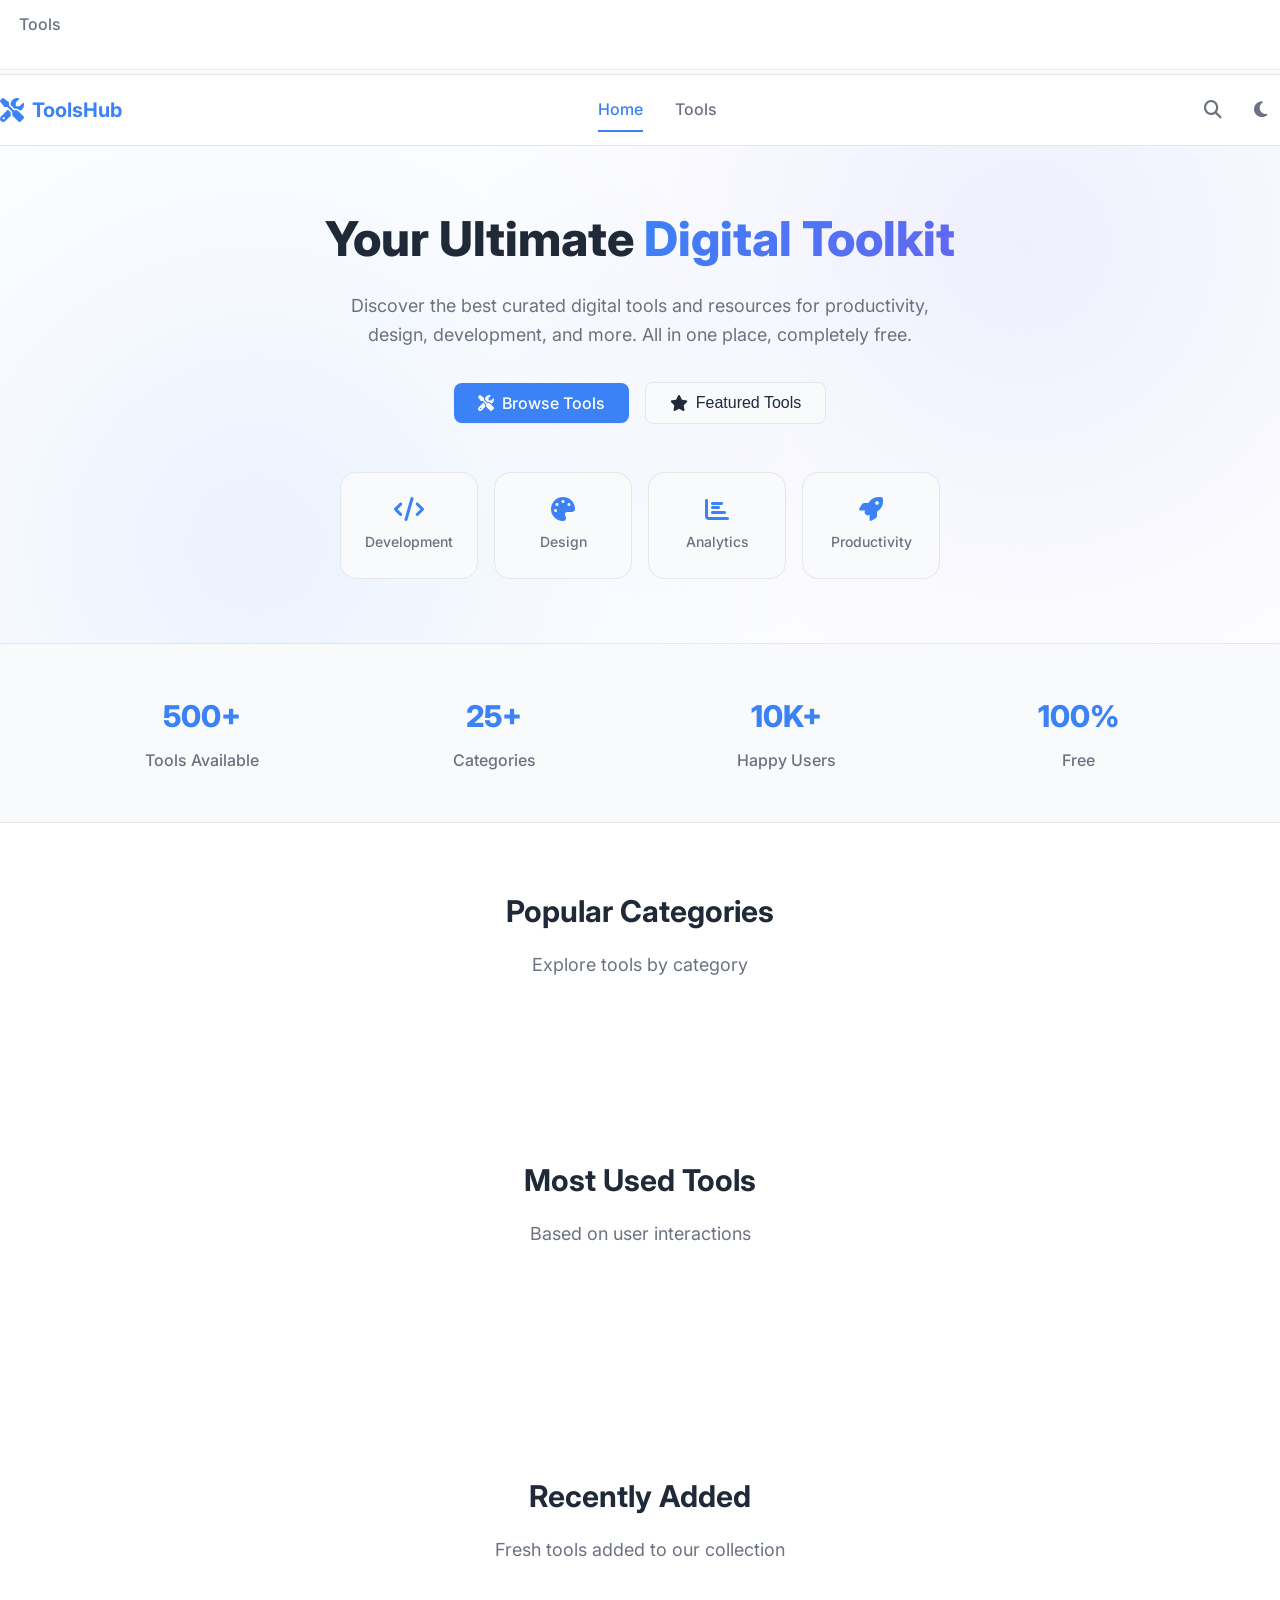
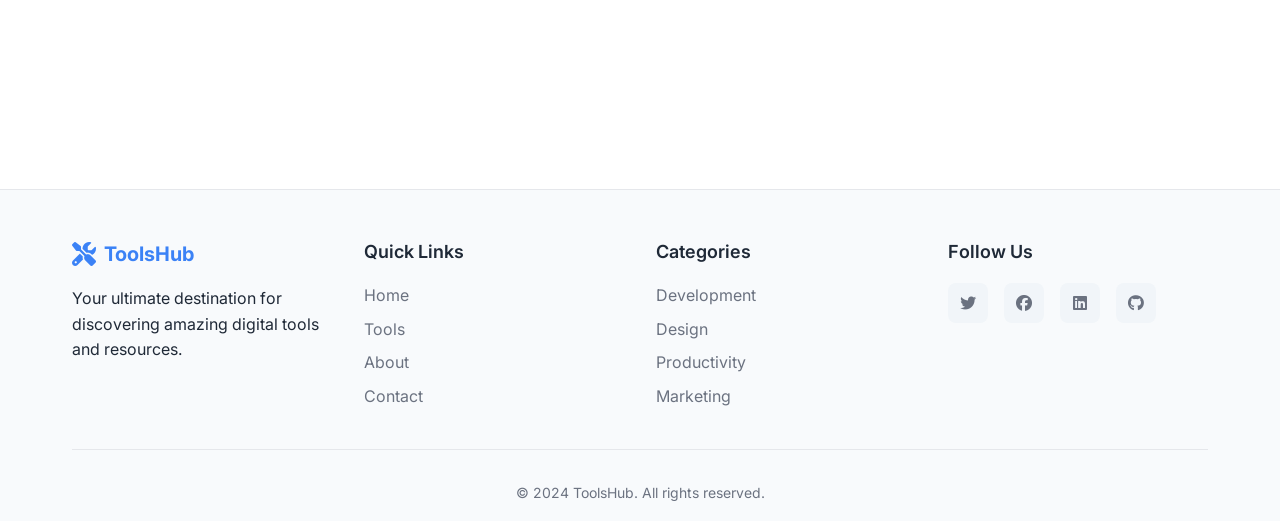
==== index.html @ 75f4bea5 "Changes from background composer bc-9e43458c-60f0-4e2d-9634-fe5448d5b990" ====
<!DOCTYPE html>
<html lang="en">
<head>
    <meta charset="UTF-8">
    <meta name="viewport" content="width=device-width, initial-scale=1.0">
    <title>ToolsHub - Your Ultimate Digital Toolkit</title>
    <meta name="description" content="Discover the best digital tools and resources for productivity, design, development, and more. Free tools collection for everyone.">
    <meta name="keywords" content="tools, digital tools, productivity, design, development, free tools">
    
    <!-- PWA Meta Tags -->
    <meta name="theme-color" content="#3b82f6">
    <meta name="apple-mobile-web-app-capable" content="yes">
    <meta name="apple-mobile-web-app-status-bar-style" content="default">
    <meta name="apple-mobile-web-app-title" content="ToolsHub">
    
    <!-- PWA Icons -->
    <link rel="icon" type="image/png" sizes="32x32" href="assets/icons/favicon-32x32.png">
    <link rel="icon" type="image/png" sizes="16x16" href="assets/icons/favicon-16x16.png">
    <link rel="apple-touch-icon" href="assets/icons/apple-touch-icon.png">
    <link rel="manifest" href="manifest.json">
    
    <!-- CSS -->
    <link rel="stylesheet" href="css/style.css">
    <link rel="stylesheet" href="css/components.css">
    
    <!-- Font -->
    <link rel="preconnect" href="https://fonts.googleapis.com">
    <link rel="preconnect" href="https://fonts.gstatic.com" crossorigin>
    <link href="https://fonts.googleapis.com/css2?family=Inter:wght@300;400;500;600;700&display=swap" rel="stylesheet">
    
    <!-- Icons -->
    <link rel="stylesheet" href="https://cdnjs.cloudflare.com/ajax/libs/font-awesome/6.4.0/css/all.min.css">
</head>
<body>
    <!-- PWA Install Banner -->
    <div id="pwa-install-banner" class="pwa-banner hidden">
        <div class="pwa-banner-content">
            <i class="fas fa-download"></i>
            <span>Install ToolsHub for quick access</span>
            <button id="pwa-install-btn" class="btn-install">Install</button>
            <button id="pwa-dismiss-btn" class="btn-dismiss">✕</button>
        </div>
    </div>

    <!-- AdsTerra Banner Ad -->
    <div id="banner-ad" class="banner-ad">
        <div class="ad-container">
            <!-- AdsTerra Banner Code will go here -->
            <div class="ad-placeholder">
                <span>Advertisement</span>
            </div>
        </div>
    </div>

    <!-- Header -->
    <header class="header">
        <nav class="navbar">
            <div class="nav-container">
                <div class="nav-logo">
                    <i class="fas fa-tools"></i>
                    <span>ToolsHub</span>
                </div>
                
                <div class="nav-menu">
                    <a href="index.html" class="nav-link active">Home</a>
                    <a href="tools.html" class="nav-link">Tools</a>
                </div>
                
                <div class="nav-actions">
                    <button id="search-btn" class="action-btn" title="Search">
                        <i class="fas fa-search"></i>
                    </button>
                    <button id="theme-toggle" class="action-btn" title="Toggle Theme">
                        <i class="fas fa-moon"></i>
                    </button>
                    <button id="menu-toggle" class="action-btn mobile-only">
                        <i class="fas fa-bars"></i>
                    </button>
                </div>
            </div>
        </nav>
    </header>

    <!-- Mobile Menu -->
    <div id="mobile-menu" class="mobile-menu">
        <div class="mobile-menu-content">
            <a href="index.html" class="mobile-link active">Home</a>
            <a href="tools.html" class="mobile-link">Tools</a>
        </div>
    </div>

    <!-- Search Modal -->
    <div id="search-modal" class="modal">
        <div class="modal-content search-modal-content">
            <div class="search-header">
                <div class="search-input-container">
                    <i class="fas fa-search"></i>
                    <input type="text" id="search-input" placeholder="Search tools...">
                </div>
                <button id="search-close" class="btn-close">✕</button>
            </div>
            <div id="search-results" class="search-results">
                <div class="search-placeholder">
                    <i class="fas fa-search"></i>
                    <p>Start typing to search tools...</p>
                </div>
            </div>
        </div>
    </div>

    <!-- Main Content -->
    <main class="main">
        <!-- Hero Section -->
        <section class="hero">
            <div class="container">
                <div class="hero-content">
                    <h1 class="hero-title">
                        Your Ultimate <span class="gradient-text">Digital Toolkit</span>
                    </h1>
                    <p class="hero-description">
                        Discover the best curated digital tools and resources for productivity, 
                        design, development, and more. All in one place, completely free.
                    </p>
                    <div class="hero-actions">
                        <a href="tools.html" class="btn btn-primary">
                            <i class="fas fa-tools"></i>
                            Browse Tools
                        </a>
                        <button id="featured-tools-btn" class="btn btn-secondary">
                            <i class="fas fa-star"></i>
                            Featured Tools
                        </button>
                    </div>
                </div>
                <div class="hero-visual">
                    <div class="hero-cards">
                        <div class="hero-card" data-aos="fade-up" data-aos-delay="100">
                            <i class="fas fa-code"></i>
                            <span>Development</span>
                        </div>
                        <div class="hero-card" data-aos="fade-up" data-aos-delay="200">
                            <i class="fas fa-palette"></i>
                            <span>Design</span>
                        </div>
                        <div class="hero-card" data-aos="fade-up" data-aos-delay="300">
                            <i class="fas fa-chart-bar"></i>
                            <span>Analytics</span>
                        </div>
                        <div class="hero-card" data-aos="fade-up" data-aos-delay="400">
                            <i class="fas fa-rocket"></i>
                            <span>Productivity</span>
                        </div>
                    </div>
                </div>
            </div>
        </section>

        <!-- Stats Section -->
        <section class="stats">
            <div class="container">
                <div class="stats-grid">
                    <div class="stat-item">
                        <div class="stat-number" id="tools-count">500+</div>
                        <div class="stat-label">Tools Available</div>
                    </div>
                    <div class="stat-item">
                        <div class="stat-number" id="categories-count">25+</div>
                        <div class="stat-label">Categories</div>
                    </div>
                    <div class="stat-item">
                        <div class="stat-number" id="users-count">10K+</div>
                        <div class="stat-label">Happy Users</div>
                    </div>
                    <div class="stat-item">
                        <div class="stat-number">100%</div>
                        <div class="stat-label">Free</div>
                    </div>
                </div>
            </div>
        </section>

        <!-- Popular Categories -->
        <section class="categories">
            <div class="container">
                <h2 class="section-title">Popular Categories</h2>
                <p class="section-description">Explore tools by category</p>
                <div id="categories-grid" class="categories-grid">
                    <!-- Categories will be loaded dynamically -->
                </div>
            </div>
        </section>

        <!-- Most Used Tools -->
        <section class="popular-tools">
            <div class="container">
                <h2 class="section-title">Most Used Tools</h2>
                <p class="section-description">Based on user interactions</p>
                <div id="popular-tools-grid" class="tools-grid">
                    <!-- Popular tools will be loaded dynamically -->
                </div>
            </div>
        </section>

        <!-- Recent Tools -->
        <section class="recent-tools">
            <div class="container">
                <h2 class="section-title">Recently Added</h2>
                <p class="section-description">Fresh tools added to our collection</p>
                <div id="recent-tools-grid" class="tools-grid">
                    <!-- Recent tools will be loaded dynamically -->
                </div>
            </div>
        </section>
    </main>

    <!-- Footer -->
    <footer class="footer">
        <div class="container">
            <div class="footer-content">
                <div class="footer-section">
                    <div class="footer-logo">
                        <i class="fas fa-tools"></i>
                        <span>ToolsHub</span>
                    </div>
                    <p>Your ultimate destination for discovering amazing digital tools and resources.</p>
                </div>
                <div class="footer-section">
                    <h4>Quick Links</h4>
                    <a href="index.html">Home</a>
                    <a href="tools.html">Tools</a>
                    <a href="#about">About</a>
                    <a href="#contact">Contact</a>
                </div>
                <div class="footer-section">
                    <h4>Categories</h4>
                    <a href="tools.html?category=development">Development</a>
                    <a href="tools.html?category=design">Design</a>
                    <a href="tools.html?category=productivity">Productivity</a>
                    <a href="tools.html?category=marketing">Marketing</a>
                </div>
                <div class="footer-section">
                    <h4>Follow Us</h4>
                    <div class="social-links">
                        <a href="#" title="Twitter"><i class="fab fa-twitter"></i></a>
                        <a href="#" title="Facebook"><i class="fab fa-facebook"></i></a>
                        <a href="#" title="LinkedIn"><i class="fab fa-linkedin"></i></a>
                        <a href="#" title="GitHub"><i class="fab fa-github"></i></a>
                    </div>
                </div>
            </div>
            <div class="footer-bottom">
                <p>&copy; 2024 ToolsHub. All rights reserved.</p>
            </div>
        </div>
    </footer>

    <!-- Cookie Consent -->
    <div id="cookie-consent" class="cookie-consent hidden">
        <div class="cookie-content">
            <div class="cookie-text">
                <i class="fas fa-cookie-bite"></i>
                <span>We use cookies to enhance your experience. By continuing to visit this site you agree to our use of cookies.</span>
            </div>
            <div class="cookie-actions">
                <button id="cookie-accept" class="btn btn-primary btn-sm">Accept</button>
                <button id="cookie-decline" class="btn btn-secondary btn-sm">Decline</button>
            </div>
        </div>
    </div>

    <!-- Loading Spinner -->
    <div id="loading-spinner" class="loading-spinner hidden">
        <div class="spinner"></div>
    </div>

    <!-- Scripts -->
    <script src="js/config.js"></script>
    <script src="js/utils.js"></script>
    <script src="js/storage.js"></script>
    <script src="js/search.js"></script>
    <script src="js/theme.js"></script>
    <script src="js/pwa.js"></script>
    <script src="js/app.js"></script>
</body>
</html>
---- css/style.css ----
/* Reset and Base Styles */
:root {
  /* Light Theme Colors */
  --primary-color: #3b82f6;
  --primary-hover: #2563eb;
  --secondary-color: #6b7280;
  --accent-color: #f59e0b;
  --success-color: #10b981;
  --warning-color: #f59e0b;
  --error-color: #ef4444;
  
  --bg-color: #ffffff;
  --bg-secondary: #f8fafc;
  --bg-tertiary: #f1f5f9;
  --text-primary: #1f2937;
  --text-secondary: #6b7280;
  --text-muted: #9ca3af;
  
  --border-color: #e5e7eb;
  --border-hover: #d1d5db;
  --shadow-sm: 0 1px 2px 0 rgb(0 0 0 / 0.05);
  --shadow: 0 1px 3px 0 rgb(0 0 0 / 0.1), 0 1px 2px -1px rgb(0 0 0 / 0.1);
  --shadow-md: 0 4px 6px -1px rgb(0 0 0 / 0.1), 0 2px 4px -2px rgb(0 0 0 / 0.1);
  --shadow-lg: 0 10px 15px -3px rgb(0 0 0 / 0.1), 0 4px 6px -4px rgb(0 0 0 / 0.1);
  
  --gradient-primary: linear-gradient(135deg, #3b82f6 0%, #6366f1 100%);
  --gradient-secondary: linear-gradient(135deg, #f59e0b 0%, #f97316 100%);
  
  /* Layout */
  --container-max-width: 1200px;
  --header-height: 70px;
  --banner-height: 50px;
  
  /* Transitions */
  --transition-fast: 0.15s ease;
  --transition-normal: 0.2s ease;
  --transition-slow: 0.3s ease;
  
  /* Border Radius */
  --radius-sm: 4px;
  --radius: 8px;
  --radius-md: 12px;
  --radius-lg: 16px;
  --radius-xl: 24px;
  
  /* Font Sizes */
  --text-xs: 0.75rem;
  --text-sm: 0.875rem;
  --text-base: 1rem;
  --text-lg: 1.125rem;
  --text-xl: 1.25rem;
  --text-2xl: 1.5rem;
  --text-3xl: 1.875rem;
  --text-4xl: 2.25rem;
  --text-5xl: 3rem;
}

/* Dark Theme */
[data-theme="dark"] {
  --bg-color: #0f172a;
  --bg-secondary: #1e293b;
  --bg-tertiary: #334155;
  --text-primary: #f8fafc;
  --text-secondary: #cbd5e1;
  --text-muted: #94a3b8;
  
  --border-color: #334155;
  --border-hover: #475569;
  --shadow-sm: 0 1px 2px 0 rgb(0 0 0 / 0.3);
  --shadow: 0 1px 3px 0 rgb(0 0 0 / 0.4), 0 1px 2px -1px rgb(0 0 0 / 0.4);
  --shadow-md: 0 4px 6px -1px rgb(0 0 0 / 0.4), 0 2px 4px -2px rgb(0 0 0 / 0.4);
  --shadow-lg: 0 10px 15px -3px rgb(0 0 0 / 0.4), 0 4px 6px -4px rgb(0 0 0 / 0.4);
}

* {
  margin: 0;
  padding: 0;
  box-sizing: border-box;
}

html {
  scroll-behavior: smooth;
}

body {
  font-family: 'Inter', -apple-system, BlinkMacSystemFont, 'Segoe UI', Roboto, sans-serif;
  background-color: var(--bg-color);
  color: var(--text-primary);
  line-height: 1.6;
  font-size: var(--text-base);
  transition: background-color var(--transition-normal), color var(--transition-normal);
}

/* Container */
.container {
  max-width: var(--container-max-width);
  margin: 0 auto;
  padding: 0 1rem;
}

@media (min-width: 640px) {
  .container {
    padding: 0 1.5rem;
  }
}

@media (min-width: 1024px) {
  .container {
    padding: 0 2rem;
  }
}

/* Utility Classes */
.hidden {
  display: none !important;
}

.sr-only {
  position: absolute;
  width: 1px;
  height: 1px;
  padding: 0;
  margin: -1px;
  overflow: hidden;
  clip: rect(0, 0, 0, 0);
  white-space: nowrap;
  border: 0;
}

.mobile-only {
  display: none;
}

@media (max-width: 768px) {
  .mobile-only {
    display: block;
  }
  
  .desktop-only {
    display: none;
  }
}

/* Text Utilities */
.gradient-text {
  background: var(--gradient-primary);
  -webkit-background-clip: text;
  -webkit-text-fill-color: transparent;
  background-clip: text;
}

.text-center {
  text-align: center;
}

.text-left {
  text-align: left;
}

.text-right {
  text-align: right;
}

/* PWA Install Banner */
.pwa-banner {
  position: fixed;
  top: var(--banner-height);
  left: 0;
  right: 0;
  background: var(--gradient-primary);
  color: white;
  z-index: 1000;
  padding: 0.75rem 0;
  box-shadow: var(--shadow-md);
}

.pwa-banner-content {
  display: flex;
  align-items: center;
  justify-content: center;
  gap: 1rem;
  max-width: var(--container-max-width);
  margin: 0 auto;
  padding: 0 1rem;
}

.pwa-banner-content i {
  font-size: var(--text-lg);
}

.btn-install {
  background: rgba(255, 255, 255, 0.2);
  border: 1px solid rgba(255, 255, 255, 0.3);
  color: white;
  padding: 0.5rem 1rem;
  border-radius: var(--radius);
  font-size: var(--text-sm);
  font-weight: 500;
  cursor: pointer;
  transition: all var(--transition-normal);
}

.btn-install:hover {
  background: rgba(255, 255, 255, 0.3);
}

.btn-dismiss {
  background: transparent;
  border: none;
  color: white;
  font-size: var(--text-lg);
  cursor: pointer;
  padding: 0.25rem;
  border-radius: var(--radius-sm);
  transition: background-color var(--transition-normal);
}

.btn-dismiss:hover {
  background: rgba(255, 255, 255, 0.2);
}

/* Banner Ad */
.banner-ad {
  background: var(--bg-secondary);
  border-bottom: 1px solid var(--border-color);
  padding: 0.5rem 0;
  text-align: center;
}

.ad-container {
  max-width: var(--container-max-width);
  margin: 0 auto;
  padding: 0 1rem;
}

.ad-placeholder {
  background: var(--bg-tertiary);
  color: var(--text-muted);
  padding: 1rem;
  border-radius: var(--radius);
  font-size: var(--text-sm);
  border: 2px dashed var(--border-color);
}

/* Header */
.header {
  background: var(--bg-color);
  border-bottom: 1px solid var(--border-color);
  position: sticky;
  top: 0;
  z-index: 999;
  transition: all var(--transition-normal);
  backdrop-filter: blur(10px);
  background: rgba(var(--bg-color), 0.95);
}

.navbar {
  height: var(--header-height);
}

.nav-container {
  display: flex;
  align-items: center;
  justify-content: space-between;
  height: 100%;
}

.nav-logo {
  display: flex;
  align-items: center;
  gap: 0.5rem;
  font-size: var(--text-xl);
  font-weight: 700;
  color: var(--primary-color);
  text-decoration: none;
}

.nav-logo i {
  font-size: var(--text-2xl);
}

.nav-menu {
  display: flex;
  align-items: center;
  gap: 2rem;
}

@media (max-width: 768px) {
  .nav-menu {
    display: none;
  }
}

.nav-link {
  color: var(--text-secondary);
  text-decoration: none;
  font-weight: 500;
  padding: 0.5rem 0;
  border-bottom: 2px solid transparent;
  transition: all var(--transition-normal);
}

.nav-link:hover {
  color: var(--text-primary);
}

.nav-link.active {
  color: var(--primary-color);
  border-bottom-color: var(--primary-color);
}

.nav-actions {
  display: flex;
  align-items: center;
  gap: 0.5rem;
}

.action-btn {
  background: transparent;
  border: none;
  color: var(--text-secondary);
  padding: 0.75rem;
  border-radius: var(--radius);
  cursor: pointer;
  transition: all var(--transition-normal);
  font-size: var(--text-lg);
}

.action-btn:hover {
  background: var(--bg-secondary);
  color: var(--text-primary);
}

/* Mobile Menu */
.mobile-menu {
  position: fixed;
  top: var(--header-height);
  left: 0;
  right: 0;
  background: var(--bg-color);
  border-bottom: 1px solid var(--border-color);
  transform: translateY(-100%);
  transition: transform var(--transition-normal);
  z-index: 998;
}

.mobile-menu.active {
  transform: translateY(0);
}

.mobile-menu-content {
  padding: 1rem 0;
}

.mobile-link {
  display: block;
  color: var(--text-secondary);
  text-decoration: none;
  padding: 1rem;
  font-weight: 500;
  border-left: 3px solid transparent;
  transition: all var(--transition-normal);
}

.mobile-link:hover {
  color: var(--text-primary);
  background: var(--bg-secondary);
}

.mobile-link.active {
  color: var(--primary-color);
  background: var(--bg-secondary);
  border-left-color: var(--primary-color);
}

/* Buttons */
.btn {
  display: inline-flex;
  align-items: center;
  justify-content: center;
  gap: 0.5rem;
  padding: 0.75rem 1.5rem;
  border-radius: var(--radius);
  font-weight: 500;
  text-decoration: none;
  border: none;
  cursor: pointer;
  transition: all var(--transition-normal);
  font-size: var(--text-base);
  line-height: 1;
}

.btn-sm {
  padding: 0.5rem 1rem;
  font-size: var(--text-sm);
}

.btn-lg {
  padding: 1rem 2rem;
  font-size: var(--text-lg);
}

.btn-primary {
  background: var(--primary-color);
  color: white;
  box-shadow: var(--shadow-sm);
}

.btn-primary:hover {
  background: var(--primary-hover);
  transform: translateY(-1px);
  box-shadow: var(--shadow-md);
}

.btn-secondary {
  background: var(--bg-secondary);
  color: var(--text-primary);
  border: 1px solid var(--border-color);
}

.btn-secondary:hover {
  background: var(--bg-tertiary);
  border-color: var(--border-hover);
}

.btn-outline {
  background: transparent;
  color: var(--primary-color);
  border: 1px solid var(--primary-color);
}

.btn-outline:hover {
  background: var(--primary-color);
  color: white;
}

.btn-close {
  background: transparent;
  border: none;
  color: var(--text-secondary);
  font-size: var(--text-xl);
  cursor: pointer;
  padding: 0.5rem;
  border-radius: var(--radius-sm);
  transition: all var(--transition-normal);
}

.btn-close:hover {
  background: var(--bg-secondary);
  color: var(--text-primary);
}

/* Hero Section */
.hero {
  background: var(--bg-color);
  padding: 4rem 0;
  position: relative;
  overflow: hidden;
}

.hero::before {
  content: '';
  position: absolute;
  top: 0;
  left: 0;
  right: 0;
  bottom: 0;
  background: radial-gradient(circle at 20% 80%, rgba(59, 130, 246, 0.1) 0%, transparent 50%),
              radial-gradient(circle at 80% 20%, rgba(99, 102, 241, 0.1) 0%, transparent 50%);
  pointer-events: none;
}

.hero-content {
  text-align: center;
  position: relative;
  z-index: 1;
}

.hero-title {
  font-size: var(--text-4xl);
  font-weight: 800;
  margin-bottom: 1.5rem;
  line-height: 1.2;
}

@media (min-width: 768px) {
  .hero-title {
    font-size: var(--text-5xl);
  }
}

.hero-description {
  font-size: var(--text-lg);
  color: var(--text-secondary);
  margin-bottom: 2rem;
  max-width: 600px;
  margin-left: auto;
  margin-right: auto;
}

.hero-actions {
  display: flex;
  align-items: center;
  justify-content: center;
  gap: 1rem;
  margin-bottom: 3rem;
}

@media (max-width: 640px) {
  .hero-actions {
    flex-direction: column;
  }
}

.hero-visual {
  margin-top: 3rem;
  position: relative;
}

.hero-cards {
  display: grid;
  grid-template-columns: repeat(auto-fit, minmax(120px, 1fr));
  gap: 1rem;
  max-width: 600px;
  margin: 0 auto;
}

.hero-card {
  background: var(--bg-secondary);
  padding: 1.5rem 1rem;
  border-radius: var(--radius-lg);
  border: 1px solid var(--border-color);
  text-align: center;
  transition: all var(--transition-normal);
  cursor: pointer;
}

.hero-card:hover {
  transform: translateY(-4px);
  box-shadow: var(--shadow-lg);
  border-color: var(--primary-color);
}

.hero-card i {
  font-size: var(--text-2xl);
  color: var(--primary-color);
  margin-bottom: 0.5rem;
  display: block;
}

.hero-card span {
  font-weight: 500;
  font-size: var(--text-sm);
  color: var(--text-secondary);
}

/* Stats Section */
.stats {
  background: var(--bg-secondary);
  padding: 3rem 0;
  border-top: 1px solid var(--border-color);
  border-bottom: 1px solid var(--border-color);
}

.stats-grid {
  display: grid;
  grid-template-columns: repeat(auto-fit, minmax(200px, 1fr));
  gap: 2rem;
}

.stat-item {
  text-align: center;
}

.stat-number {
  font-size: var(--text-3xl);
  font-weight: 800;
  color: var(--primary-color);
  margin-bottom: 0.5rem;
}

.stat-label {
  font-size: var(--text-base);
  color: var(--text-secondary);
  font-weight: 500;
}

/* Sections */
.categories,
.popular-tools,
.recent-tools {
  padding: 4rem 0;
}

.section-title {
  font-size: var(--text-3xl);
  font-weight: 700;
  text-align: center;
  margin-bottom: 1rem;
}

.section-description {
  font-size: var(--text-lg);
  color: var(--text-secondary);
  text-align: center;
  margin-bottom: 3rem;
  max-width: 600px;
  margin-left: auto;
  margin-right: auto;
}

/* Categories Grid */
.categories-grid {
  display: grid;
  grid-template-columns: repeat(auto-fit, minmax(250px, 1fr));
  gap: 1.5rem;
}

.category-card {
  background: var(--bg-secondary);
  padding: 2rem;
  border-radius: var(--radius-lg);
  border: 1px solid var(--border-color);
  text-align: center;
  transition: all var(--transition-normal);
  cursor: pointer;
  text-decoration: none;
  color: inherit;
}

.category-card:hover {
  transform: translateY(-2px);
  box-shadow: var(--shadow-lg);
  border-color: var(--primary-color);
}

.category-icon {
  font-size: var(--text-3xl);
  color: var(--primary-color);
  margin-bottom: 1rem;
  display: block;
}

.category-name {
  font-size: var(--text-xl);
  font-weight: 600;
  margin-bottom: 0.5rem;
}

.category-count {
  font-size: var(--text-sm);
  color: var(--text-secondary);
}

/* Tools Grid */
.tools-grid {
  display: grid;
  grid-template-columns: repeat(auto-fill, minmax(300px, 1fr));
  gap: 1.5rem;
  margin-bottom: 3rem;
}

@media (max-width: 640px) {
  .tools-grid {
    grid-template-columns: 1fr;
  }
}

.tool-card {
  background: var(--bg-secondary);
  border: 1px solid var(--border-color);
  border-radius: var(--radius-lg);
  padding: 1.5rem;
  transition: all var(--transition-normal);
  cursor: pointer;
  text-decoration: none;
  color: inherit;
  position: relative;
  overflow: hidden;
}

.tool-card::before {
  content: '';
  position: absolute;
  top: 0;
  left: 0;
  right: 0;
  height: 4px;
  background: var(--gradient-primary);
  transform: scaleX(0);
  transition: transform var(--transition-normal);
}

.tool-card:hover::before {
  transform: scaleX(1);
}

.tool-card:hover {
  transform: translateY(-2px);
  box-shadow: var(--shadow-lg);
  border-color: var(--primary-color);
}

.tool-header {
  display: flex;
  align-items: center;
  gap: 1rem;
  margin-bottom: 1rem;
}

.tool-icon {
  width: 48px;
  height: 48px;
  border-radius: var(--radius);
  background: var(--bg-tertiary);
  display: flex;
  align-items: center;
  justify-content: center;
  font-size: var(--text-xl);
  color: var(--primary-color);
  flex-shrink: 0;
}

.tool-info h3 {
  font-size: var(--text-lg);
  font-weight: 600;
  margin-bottom: 0.25rem;
}

.tool-category {
  font-size: var(--text-sm);
  color: var(--text-secondary);
  text-transform: uppercase;
  font-weight: 500;
  letter-spacing: 0.5px;
}

.tool-description {
  color: var(--text-secondary);
  font-size: var(--text-sm);
  line-height: 1.5;
  margin-bottom: 1rem;
}

.tool-footer {
  display: flex;
  align-items: center;
  justify-content: space-between;
  margin-top: auto;
}

.tool-rating {
  display: flex;
  align-items: center;
  gap: 0.25rem;
  font-size: var(--text-sm);
  color: var(--accent-color);
}

.tool-badges {
  display: flex;
  gap: 0.5rem;
}

.tool-badge {
  background: var(--primary-color);
  color: white;
  font-size: var(--text-xs);
  padding: 0.25rem 0.5rem;
  border-radius: var(--radius-sm);
  font-weight: 500;
}

.tool-badge.free {
  background: var(--success-color);
}

.tool-badge.premium {
  background: var(--accent-color);
}

.tool-badge.new {
  background: var(--error-color);
}

/* Footer */
.footer {
  background: var(--bg-secondary);
  border-top: 1px solid var(--border-color);
  padding: 3rem 0 1rem;
  margin-top: 4rem;
}

.footer-content {
  display: grid;
  grid-template-columns: repeat(auto-fit, minmax(250px, 1fr));
  gap: 2rem;
  margin-bottom: 2rem;
}

.footer-section h4 {
  font-size: var(--text-lg);
  font-weight: 600;
  margin-bottom: 1rem;
  color: var(--text-primary);
}

.footer-section a {
  display: block;
  color: var(--text-secondary);
  text-decoration: none;
  margin-bottom: 0.5rem;
  transition: color var(--transition-normal);
}

.footer-section a:hover {
  color: var(--primary-color);
}

.footer-logo {
  display: flex;
  align-items: center;
  gap: 0.5rem;
  font-size: var(--text-xl);
  font-weight: 700;
  color: var(--primary-color);
  margin-bottom: 1rem;
}

.footer-logo i {
  font-size: var(--text-2xl);
}

.social-links {
  display: flex;
  gap: 1rem;
}

.social-links a {
  display: flex;
  align-items: center;
  justify-content: center;
  width: 40px;
  height: 40px;
  background: var(--bg-tertiary);
  border-radius: var(--radius);
  color: var(--text-secondary);
  transition: all var(--transition-normal);
}

.social-links a:hover {
  background: var(--primary-color);
  color: white;
  transform: translateY(-2px);
}

.footer-bottom {
  border-top: 1px solid var(--border-color);
  padding-top: 2rem;
  text-align: center;
  color: var(--text-secondary);
  font-size: var(--text-sm);
}

/* Modal */
.modal {
  position: fixed;
  top: 0;
  left: 0;
  right: 0;
  bottom: 0;
  background: rgba(0, 0, 0, 0.5);
  display: flex;
  align-items: center;
  justify-content: center;
  z-index: 9999;
  opacity: 0;
  visibility: hidden;
  transition: all var(--transition-normal);
}

.modal.active {
  opacity: 1;
  visibility: visible;
}

.modal-content {
  background: var(--bg-color);
  border-radius: var(--radius-lg);
  box-shadow: var(--shadow-lg);
  max-width: 600px;
  width: 90%;
  max-height: 80vh;
  overflow: hidden;
  transform: scale(0.9);
  transition: transform var(--transition-normal);
}

.modal.active .modal-content {
  transform: scale(1);
}

/* Cookie Consent */
.cookie-consent {
  position: fixed;
  bottom: 0;
  left: 0;
  right: 0;
  background: var(--bg-color);
  border-top: 1px solid var(--border-color);
  box-shadow: var(--shadow-lg);
  z-index: 1000;
  padding: 1rem 0;
  transform: translateY(100%);
  transition: transform var(--transition-normal);
}

.cookie-consent.active {
  transform: translateY(0);
}

.cookie-content {
  display: flex;
  align-items: center;
  justify-content: space-between;
  gap: 1rem;
  max-width: var(--container-max-width);
  margin: 0 auto;
  padding: 0 1rem;
}

.cookie-text {
  display: flex;
  align-items: center;
  gap: 0.75rem;
  flex: 1;
}

.cookie-text i {
  font-size: var(--text-lg);
  color: var(--accent-color);
  flex-shrink: 0;
}

.cookie-text span {
  font-size: var(--text-sm);
  color: var(--text-secondary);
}

.cookie-actions {
  display: flex;
  gap: 0.5rem;
  flex-shrink: 0;
}

@media (max-width: 640px) {
  .cookie-content {
    flex-direction: column;
    text-align: center;
  }
  
  .cookie-actions {
    justify-content: center;
  }
}

/* Loading Spinner */
.loading-spinner {
  position: fixed;
  top: 0;
  left: 0;
  right: 0;
  bottom: 0;
  background: rgba(var(--bg-color), 0.8);
  display: flex;
  align-items: center;
  justify-content: center;
  z-index: 10000;
}

.spinner {
  width: 40px;
  height: 40px;
  border: 3px solid var(--border-color);
  border-top: 3px solid var(--primary-color);
  border-radius: 50%;
  animation: spin 1s linear infinite;
}

@keyframes spin {
  0% { transform: rotate(0deg); }
  100% { transform: rotate(360deg); }
}

/* Animations */
@keyframes fadeIn {
  from {
    opacity: 0;
    transform: translateY(20px);
  }
  to {
    opacity: 1;
    transform: translateY(0);
  }
}

@keyframes slideIn {
  from {
    transform: translateX(-100%);
  }
  to {
    transform: translateX(0);
  }
}

.fade-in {
  animation: fadeIn 0.5s ease-out;
}

.slide-in {
  animation: slideIn 0.3s ease-out;
}

/* Scrollbar */
::-webkit-scrollbar {
  width: 8px;
}

::-webkit-scrollbar-track {
  background: var(--bg-secondary);
}

::-webkit-scrollbar-thumb {
  background: var(--border-color);
  border-radius: var(--radius);
}

::-webkit-scrollbar-thumb:hover {
  background: var(--border-hover);
}

/* Focus States */
button:focus,
input:focus,
select:focus {
  outline: 2px solid var(--primary-color);
  outline-offset: 2px;
}

/* Print Styles */
@media print {
  .header,
  .footer,
  .pwa-banner,
  .banner-ad,
  .cookie-consent,
  .loading-spinner,
  .modal {
    display: none !important;
  }
  
  body {
    background: white !important;
    color: black !important;
  }
}
---- css/components.css ----
/* Search Modal */
.search-modal-content {
  width: 95%;
  max-width: 600px;
  max-height: 80vh;
  display: flex;
  flex-direction: column;
}

.search-header {
  display: flex;
  align-items: center;
  gap: 1rem;
  padding: 1.5rem;
  border-bottom: 1px solid var(--border-color);
}

.search-input-container {
  flex: 1;
  position: relative;
  display: flex;
  align-items: center;
  gap: 0.75rem;
  background: var(--bg-secondary);
  border: 1px solid var(--border-color);
  border-radius: var(--radius);
  padding: 0.75rem 1rem;
  transition: all var(--transition-normal);
}

.search-input-container:focus-within {
  border-color: var(--primary-color);
  box-shadow: 0 0 0 3px rgba(59, 130, 246, 0.1);
}

.search-input-container i {
  color: var(--text-secondary);
  font-size: var(--text-lg);
}

#search-input {
  background: transparent;
  border: none;
  outline: none;
  font-size: var(--text-base);
  color: var(--text-primary);
  width: 100%;
  font-family: inherit;
}

#search-input::placeholder {
  color: var(--text-muted);
}

.search-results {
  flex: 1;
  overflow-y: auto;
  padding: 1rem;
  max-height: 400px;
}

.search-placeholder {
  text-align: center;
  padding: 3rem 1rem;
  color: var(--text-secondary);
}

.search-placeholder i {
  font-size: var(--text-3xl);
  margin-bottom: 1rem;
  display: block;
  opacity: 0.5;
}

.search-placeholder p {
  font-size: var(--text-base);
}

.search-result {
  display: flex;
  align-items: center;
  gap: 1rem;
  padding: 1rem;
  border-radius: var(--radius);
  transition: all var(--transition-normal);
  cursor: pointer;
  text-decoration: none;
  color: inherit;
  margin-bottom: 0.5rem;
}

.search-result:hover {
  background: var(--bg-secondary);
  transform: translateX(4px);
}

.search-result-icon {
  width: 40px;
  height: 40px;
  border-radius: var(--radius);
  background: var(--bg-tertiary);
  display: flex;
  align-items: center;
  justify-content: center;
  font-size: var(--text-lg);
  color: var(--primary-color);
  flex-shrink: 0;
}

.search-result-info {
  flex: 1;
  min-width: 0;
}

.search-result-title {
  font-weight: 600;
  font-size: var(--text-base);
  margin-bottom: 0.25rem;
  white-space: nowrap;
  overflow: hidden;
  text-overflow: ellipsis;
}

.search-result-description {
  font-size: var(--text-sm);
  color: var(--text-secondary);
  white-space: nowrap;
  overflow: hidden;
  text-overflow: ellipsis;
}

.search-result-category {
  font-size: var(--text-xs);
  color: var(--primary-color);
  background: rgba(59, 130, 246, 0.1);
  padding: 0.25rem 0.5rem;
  border-radius: var(--radius-sm);
  font-weight: 500;
  text-transform: uppercase;
  letter-spacing: 0.5px;
}

/* Form Elements */
.filter-select {
  background: var(--bg-secondary);
  border: 1px solid var(--border-color);
  border-radius: var(--radius);
  padding: 0.5rem 0.75rem;
  font-size: var(--text-sm);
  color: var(--text-primary);
  cursor: pointer;
  transition: all var(--transition-normal);
  min-width: 120px;
}

.filter-select:focus {
  outline: none;
  border-color: var(--primary-color);
  box-shadow: 0 0 0 3px rgba(59, 130, 246, 0.1);
}

.filter-select:hover {
  border-color: var(--border-hover);
}

/* Input Groups */
.input-group {
  display: flex;
  flex-direction: column;
  gap: 0.5rem;
  margin-bottom: 1rem;
}

.input-label {
  font-size: var(--text-sm);
  font-weight: 500;
  color: var(--text-primary);
}

.input-field {
  background: var(--bg-secondary);
  border: 1px solid var(--border-color);
  border-radius: var(--radius);
  padding: 0.75rem 1rem;
  font-size: var(--text-base);
  color: var(--text-primary);
  transition: all var(--transition-normal);
  font-family: inherit;
}

.input-field:focus {
  outline: none;
  border-color: var(--primary-color);
  box-shadow: 0 0 0 3px rgba(59, 130, 246, 0.1);
}

.input-field::placeholder {
  color: var(--text-muted);
}

/* Checkbox */
.checkbox {
  display: flex;
  align-items: center;
  gap: 0.5rem;
  cursor: pointer;
  font-size: var(--text-sm);
  margin-bottom: 0.5rem;
}

.checkbox input {
  width: 16px;
  height: 16px;
  border: 1px solid var(--border-color);
  border-radius: var(--radius-sm);
  background: var(--bg-secondary);
  cursor: pointer;
}

.checkbox input:checked {
  background: var(--primary-color);
  border-color: var(--primary-color);
}

/* Radio Button */
.radio {
  display: flex;
  align-items: center;
  gap: 0.5rem;
  cursor: pointer;
  font-size: var(--text-sm);
  margin-bottom: 0.5rem;
}

.radio input {
  width: 16px;
  height: 16px;
  border: 1px solid var(--border-color);
  border-radius: 50%;
  background: var(--bg-secondary);
  cursor: pointer;
}

.radio input:checked {
  background: var(--primary-color);
  border-color: var(--primary-color);
}

/* Toggle Switch */
.toggle {
  display: flex;
  align-items: center;
  gap: 0.75rem;
  cursor: pointer;
  font-size: var(--text-sm);
}

.toggle-switch {
  position: relative;
  width: 44px;
  height: 24px;
  background: var(--border-color);
  border-radius: 12px;
  transition: background-color var(--transition-normal);
}

.toggle-switch::before {
  content: '';
  position: absolute;
  top: 2px;
  left: 2px;
  width: 20px;
  height: 20px;
  background: white;
  border-radius: 50%;
  transition: transform var(--transition-normal);
}

.toggle input:checked + .toggle-switch {
  background: var(--primary-color);
}

.toggle input:checked + .toggle-switch::before {
  transform: translateX(20px);
}

.toggle input {
  display: none;
}

/* Tooltip */
.tooltip {
  position: relative;
  display: inline-block;
}

.tooltip-text {
  visibility: hidden;
  width: 200px;
  background: var(--bg-tertiary);
  color: var(--text-primary);
  text-align: center;
  border-radius: var(--radius);
  padding: 0.5rem;
  font-size: var(--text-sm);
  position: absolute;
  z-index: 1000;
  bottom: 125%;
  left: 50%;
  margin-left: -100px;
  opacity: 0;
  transition: opacity var(--transition-normal);
  box-shadow: var(--shadow-md);
  border: 1px solid var(--border-color);
}

.tooltip-text::after {
  content: '';
  position: absolute;
  top: 100%;
  left: 50%;
  margin-left: -5px;
  border-width: 5px;
  border-style: solid;
  border-color: var(--border-color) transparent transparent transparent;
}

.tooltip:hover .tooltip-text {
  visibility: visible;
  opacity: 1;
}

/* Dropdown */
.dropdown {
  position: relative;
  display: inline-block;
}

.dropdown-content {
  display: none;
  position: absolute;
  background: var(--bg-color);
  min-width: 200px;
  box-shadow: var(--shadow-lg);
  border: 1px solid var(--border-color);
  border-radius: var(--radius);
  z-index: 1000;
  top: 100%;
  left: 0;
  margin-top: 0.25rem;
  overflow: hidden;
}

.dropdown.active .dropdown-content {
  display: block;
  animation: fadeIn 0.2s ease-out;
}

.dropdown-item {
  display: block;
  padding: 0.75rem 1rem;
  text-decoration: none;
  color: var(--text-primary);
  font-size: var(--text-sm);
  transition: background-color var(--transition-normal);
  border-bottom: 1px solid var(--border-color);
}

.dropdown-item:last-child {
  border-bottom: none;
}

.dropdown-item:hover {
  background: var(--bg-secondary);
}

/* Progress Bar */
.progress {
  width: 100%;
  height: 8px;
  background: var(--bg-secondary);
  border-radius: var(--radius);
  overflow: hidden;
  margin: 1rem 0;
}

.progress-bar {
  height: 100%;
  background: var(--gradient-primary);
  transition: width var(--transition-slow);
  border-radius: var(--radius);
}

/* Alert */
.alert {
  padding: 1rem;
  border-radius: var(--radius);
  margin-bottom: 1rem;
  border: 1px solid;
  display: flex;
  align-items: center;
  gap: 0.75rem;
}

.alert-success {
  background: rgba(16, 185, 129, 0.1);
  border-color: var(--success-color);
  color: var(--success-color);
}

.alert-warning {
  background: rgba(245, 158, 11, 0.1);
  border-color: var(--warning-color);
  color: var(--warning-color);
}

.alert-error {
  background: rgba(239, 68, 68, 0.1);
  border-color: var(--error-color);
  color: var(--error-color);
}

.alert-info {
  background: rgba(59, 130, 246, 0.1);
  border-color: var(--primary-color);
  color: var(--primary-color);
}

.alert i {
  font-size: var(--text-lg);
  flex-shrink: 0;
}

.alert-content {
  flex: 1;
}

.alert-title {
  font-weight: 600;
  margin-bottom: 0.25rem;
}

.alert-message {
  font-size: var(--text-sm);
  opacity: 0.9;
}

/* Badge */
.badge {
  display: inline-flex;
  align-items: center;
  padding: 0.25rem 0.5rem;
  font-size: var(--text-xs);
  font-weight: 500;
  border-radius: var(--radius-sm);
  text-transform: uppercase;
  letter-spacing: 0.5px;
}

.badge-primary {
  background: var(--primary-color);
  color: white;
}

.badge-secondary {
  background: var(--secondary-color);
  color: white;
}

.badge-success {
  background: var(--success-color);
  color: white;
}

.badge-warning {
  background: var(--warning-color);
  color: white;
}

.badge-error {
  background: var(--error-color);
  color: white;
}

.badge-outline {
  background: transparent;
  border: 1px solid currentColor;
}

/* Card */
.card {
  background: var(--bg-secondary);
  border: 1px solid var(--border-color);
  border-radius: var(--radius-lg);
  overflow: hidden;
  transition: all var(--transition-normal);
}

.card:hover {
  box-shadow: var(--shadow-md);
}

.card-header {
  padding: 1.5rem;
  border-bottom: 1px solid var(--border-color);
  background: var(--bg-color);
}

.card-title {
  font-size: var(--text-lg);
  font-weight: 600;
  margin: 0;
}

.card-subtitle {
  font-size: var(--text-sm);
  color: var(--text-secondary);
  margin: 0.25rem 0 0 0;
}

.card-body {
  padding: 1.5rem;
}

.card-footer {
  padding: 1rem 1.5rem;
  border-top: 1px solid var(--border-color);
  background: var(--bg-tertiary);
}

/* List */
.list {
  background: var(--bg-secondary);
  border: 1px solid var(--border-color);
  border-radius: var(--radius);
  overflow: hidden;
}

.list-item {
  padding: 0.75rem 1rem;
  border-bottom: 1px solid var(--border-color);
  display: flex;
  align-items: center;
  gap: 0.75rem;
  transition: background-color var(--transition-normal);
}

.list-item:last-child {
  border-bottom: none;
}

.list-item:hover {
  background: var(--bg-tertiary);
}

.list-item-content {
  flex: 1;
  min-width: 0;
}

.list-item-title {
  font-weight: 500;
  margin-bottom: 0.25rem;
}

.list-item-description {
  font-size: var(--text-sm);
  color: var(--text-secondary);
}

/* Tabs */
.tabs {
  border-bottom: 1px solid var(--border-color);
  margin-bottom: 2rem;
}

.tab-list {
  display: flex;
  gap: 0;
  overflow-x: auto;
  -webkit-overflow-scrolling: touch;
}

.tab-button {
  background: transparent;
  border: none;
  padding: 1rem 1.5rem;
  font-size: var(--text-sm);
  font-weight: 500;
  color: var(--text-secondary);
  cursor: pointer;
  border-bottom: 2px solid transparent;
  transition: all var(--transition-normal);
  white-space: nowrap;
}

.tab-button:hover {
  color: var(--text-primary);
  background: var(--bg-secondary);
}

.tab-button.active {
  color: var(--primary-color);
  border-bottom-color: var(--primary-color);
}

.tab-content {
  display: none;
}

.tab-content.active {
  display: block;
  animation: fadeIn 0.3s ease-out;
}

/* Accordion */
.accordion {
  border: 1px solid var(--border-color);
  border-radius: var(--radius);
  overflow: hidden;
}

.accordion-item {
  border-bottom: 1px solid var(--border-color);
}

.accordion-item:last-child {
  border-bottom: none;
}

.accordion-header {
  background: var(--bg-secondary);
  padding: 1rem 1.5rem;
  cursor: pointer;
  display: flex;
  align-items: center;
  justify-content: space-between;
  font-weight: 500;
  transition: background-color var(--transition-normal);
}

.accordion-header:hover {
  background: var(--bg-tertiary);
}

.accordion-header i {
  transition: transform var(--transition-normal);
}

.accordion-item.active .accordion-header i {
  transform: rotate(180deg);
}

.accordion-content {
  padding: 0 1.5rem;
  max-height: 0;
  overflow: hidden;
  transition: max-height var(--transition-slow);
}

.accordion-item.active .accordion-content {
  max-height: 500px;
  padding: 1.5rem;
}

/* Skeleton Loading */
.skeleton {
  background: linear-gradient(90deg, var(--bg-secondary) 25%, var(--bg-tertiary) 50%, var(--bg-secondary) 75%);
  background-size: 200% 100%;
  animation: skeleton-loading 1.5s infinite;
}

@keyframes skeleton-loading {
  0% {
    background-position: 200% 0;
  }
  100% {
    background-position: -200% 0;
  }
}

.skeleton-text {
  height: 1rem;
  border-radius: var(--radius-sm);
  margin-bottom: 0.5rem;
}

.skeleton-text.short {
  width: 60%;
}

.skeleton-text.medium {
  width: 80%;
}

.skeleton-text.long {
  width: 100%;
}

.skeleton-avatar {
  width: 48px;
  height: 48px;
  border-radius: 50%;
}

.skeleton-card {
  height: 200px;
  border-radius: var(--radius);
}

/* Image placeholder */
.image-placeholder {
  background: var(--bg-tertiary);
  display: flex;
  align-items: center;
  justify-content: center;
  color: var(--text-muted);
  font-size: var(--text-lg);
  border-radius: var(--radius);
  aspect-ratio: 16 / 9;
}

/* Responsive utilities */
@media (max-width: 640px) {
  .search-modal-content {
    width: 100%;
    height: 100vh;
    max-height: 100vh;
    border-radius: 0;
  }
  
  .tab-list {
    justify-content: flex-start;
  }
  
  .card {
    border-radius: var(--radius);
  }
  
  .dropdown-content {
    min-width: 100%;
    left: 0;
    right: 0;
  }
}
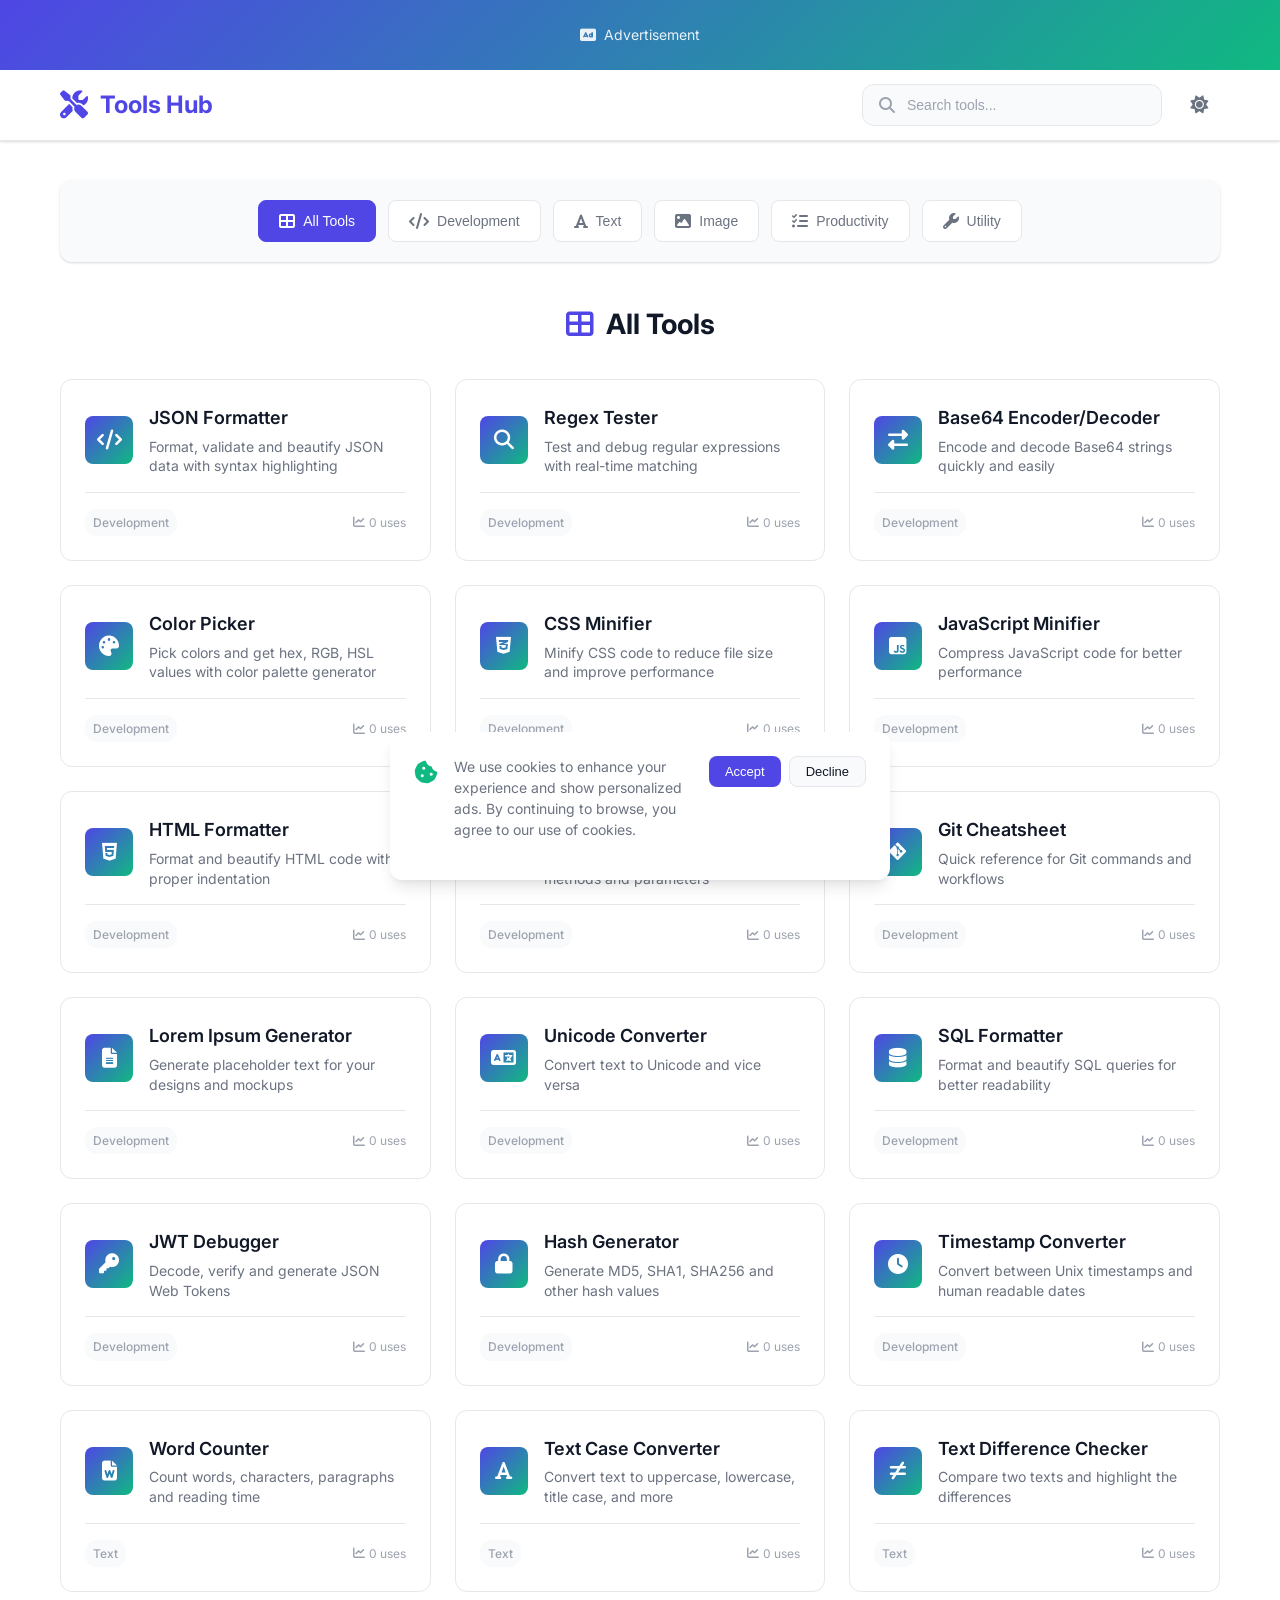
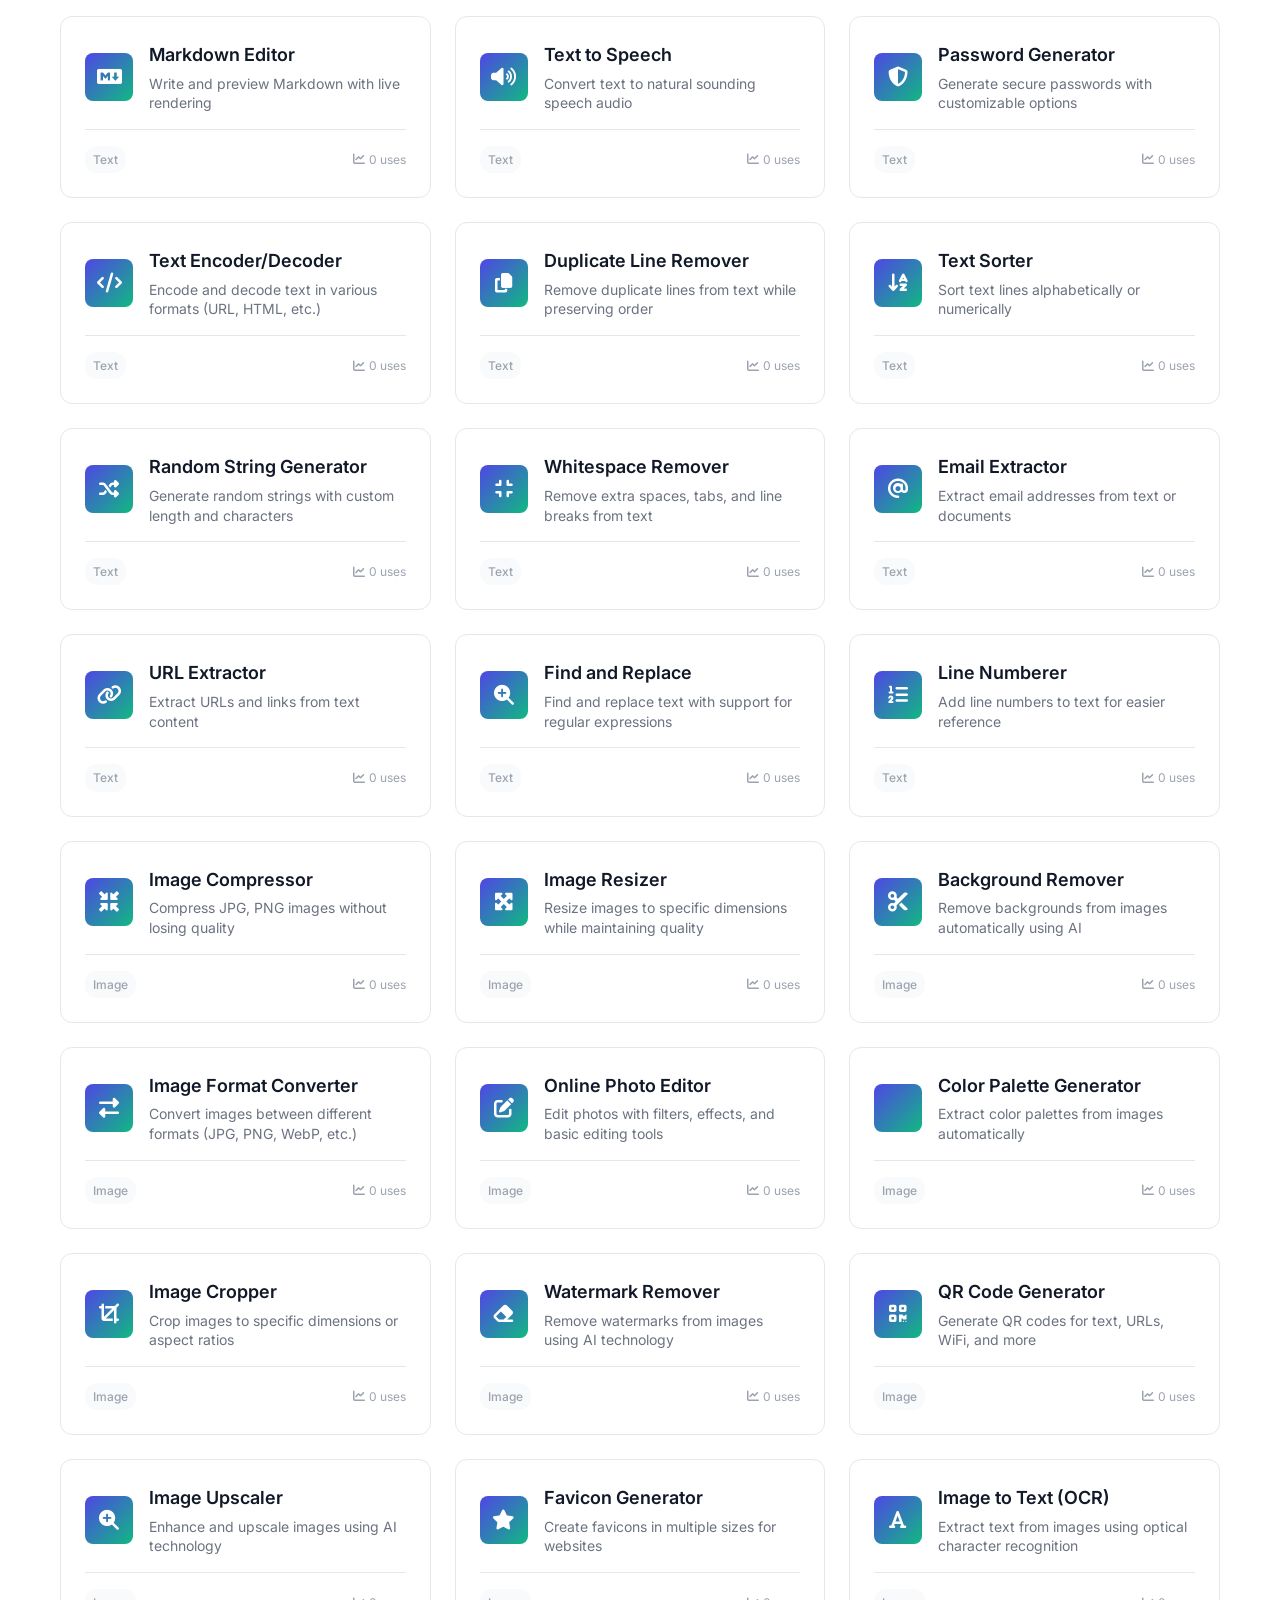
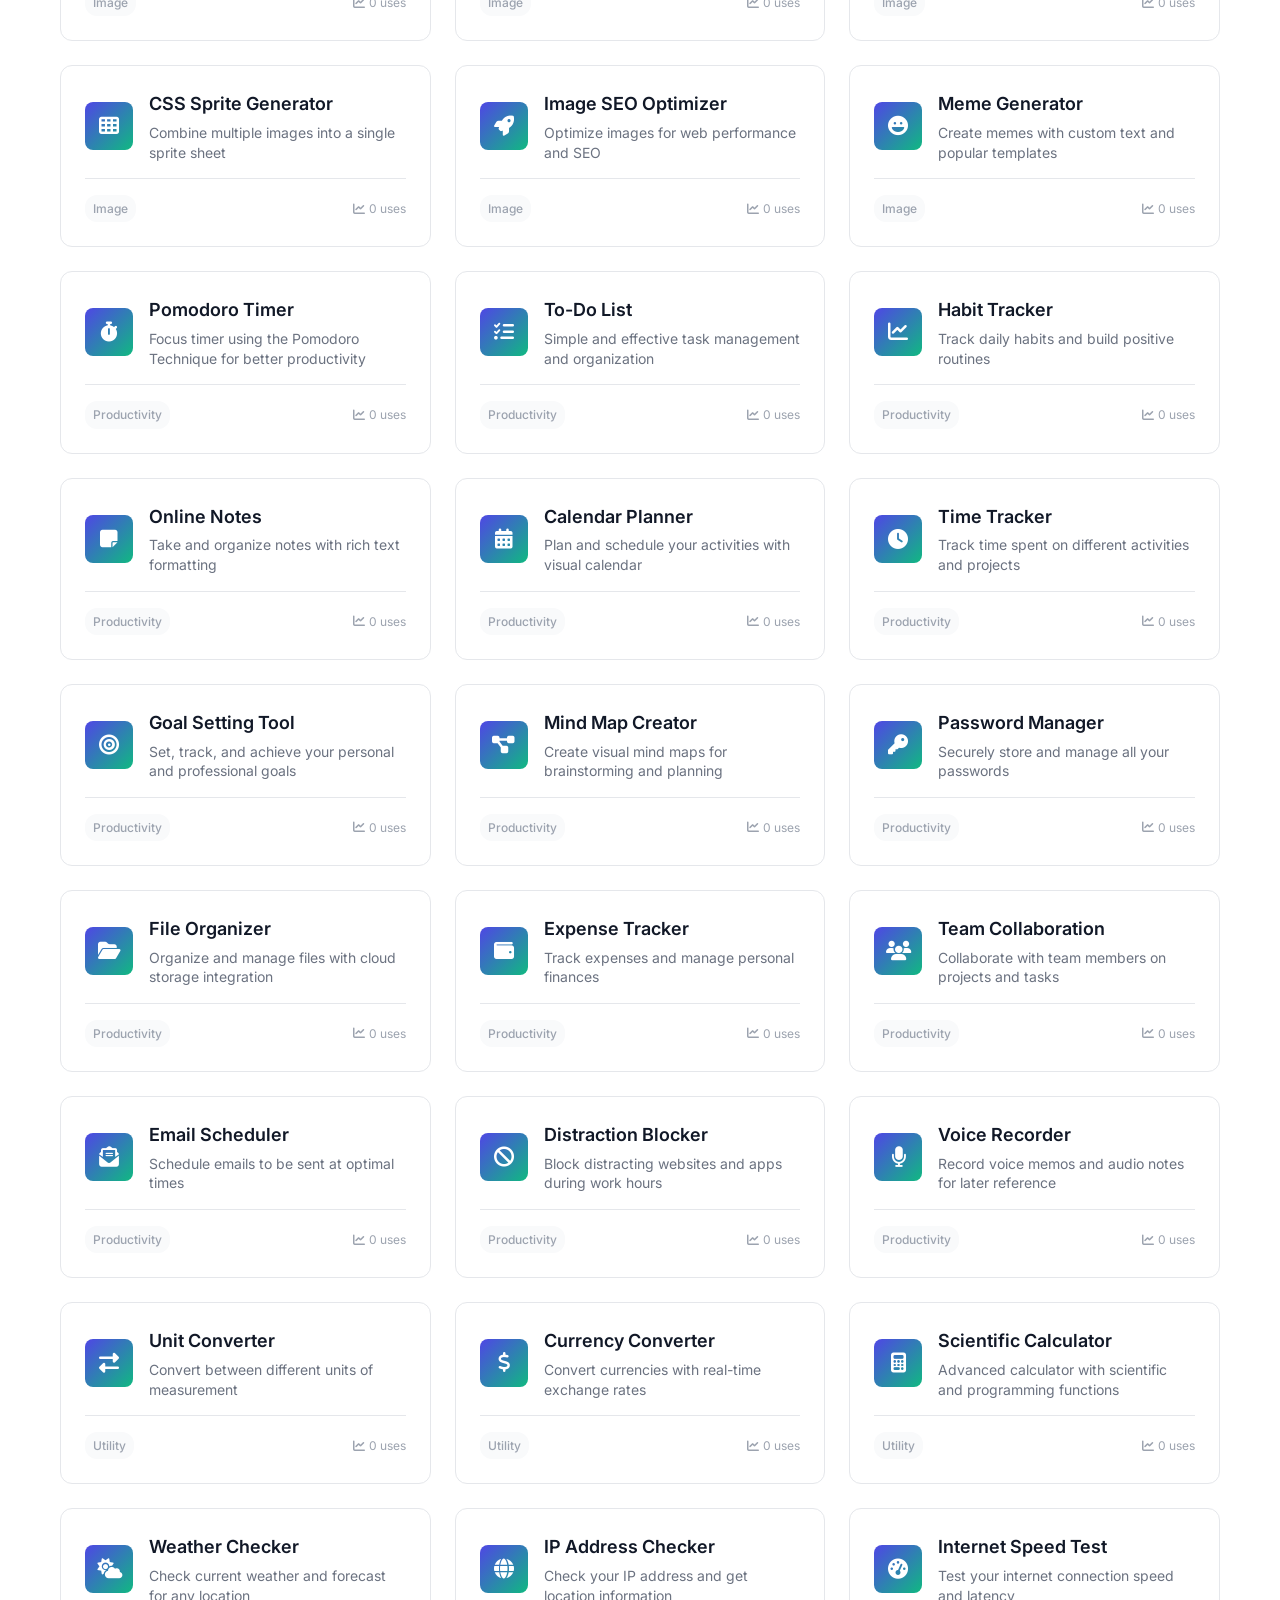
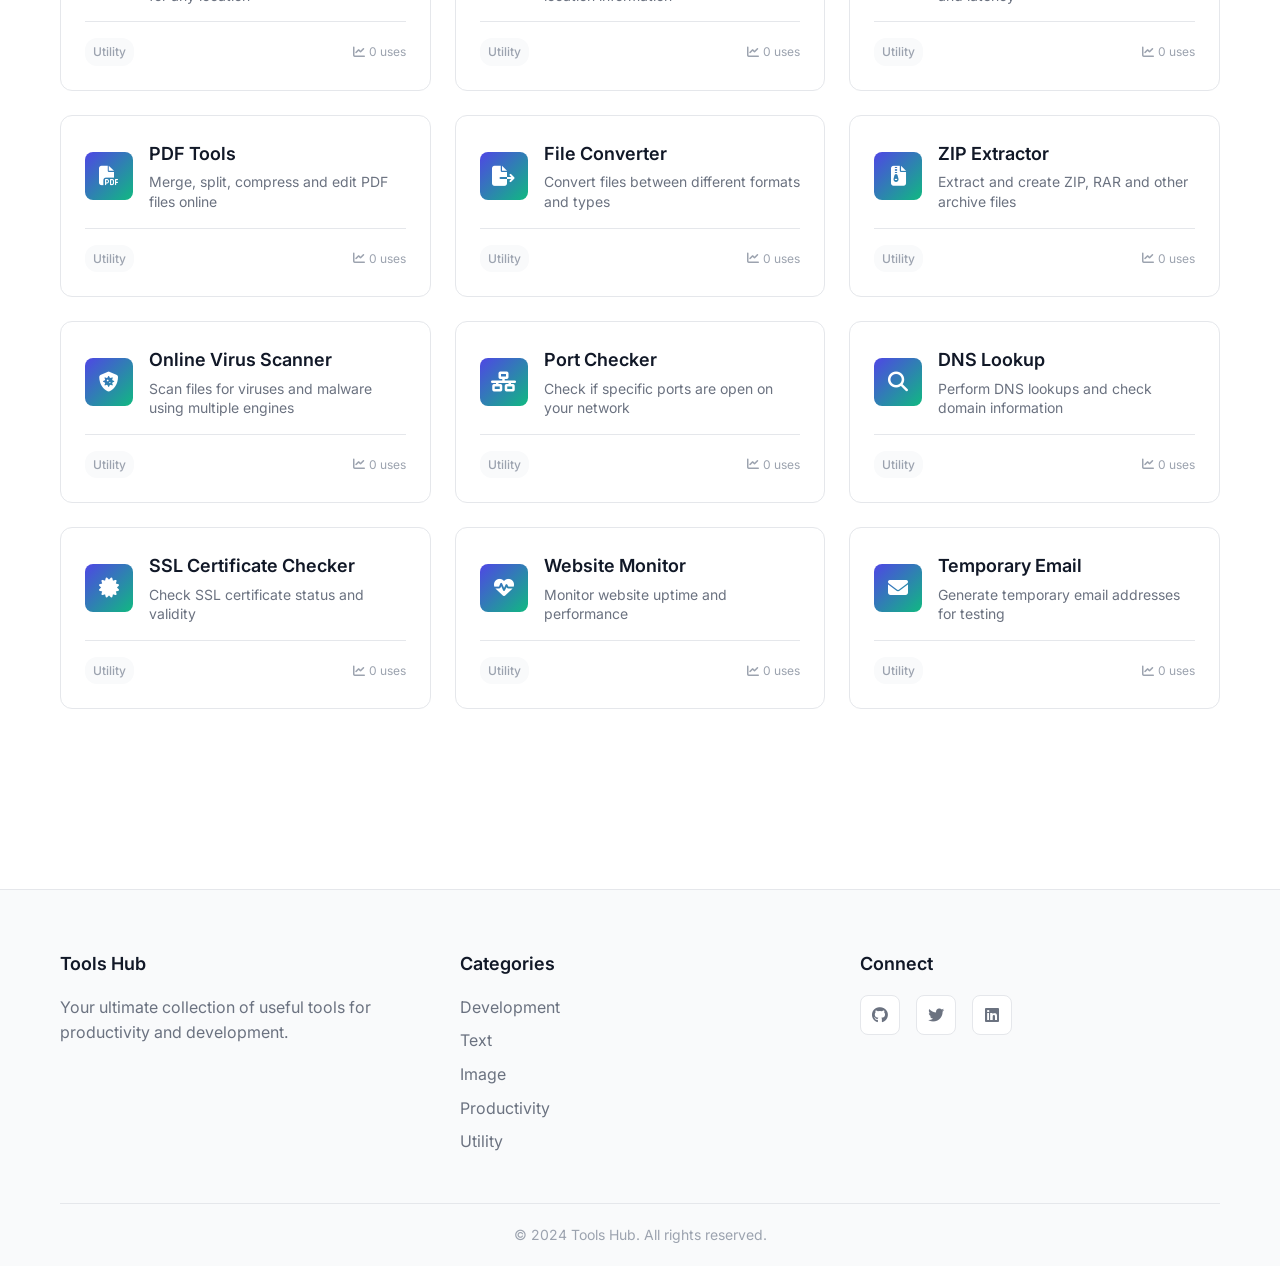
==== commit 4259fa9a: "Create comprehensive Tools Hub PWA with 75+ tools and full PWA features Co-authored-by: web15to20 <w" ====
--- a/index.html
+++ b/index.html
@@ -3,77 +3,92 @@
 <head>
     <meta charset="UTF-8">
     <meta name="viewport" content="width=device-width, initial-scale=1.0">
-    <title>ToolsHub - Your Ultimate Digital Toolkit</title>
-    <meta name="description" content="Discover the best digital tools and resources for productivity, design, development, and more. Free tools collection for everyone.">
-    <meta name="keywords" content="tools, digital tools, productivity, design, development, free tools">
+    <title>Tools Hub - Your Ultimate Tool Collection</title>
     
     <!-- PWA Meta Tags -->
-    <meta name="theme-color" content="#3b82f6">
-    <meta name="apple-mobile-web-app-capable" content="yes">
-    <meta name="apple-mobile-web-app-status-bar-style" content="default">
-    <meta name="apple-mobile-web-app-title" content="ToolsHub">
+    <meta name="description" content="A comprehensive collection of useful tools for developers and professionals">
+    <meta name="theme-color" content="#4F46E5">
+    <link rel="manifest" href="manifest.json">
+    <link rel="apple-touch-icon" href="icons/icon-192.png">
     
-    <!-- PWA Icons -->
-    <link rel="icon" type="image/png" sizes="32x32" href="assets/icons/favicon-32x32.png">
-    <link rel="icon" type="image/png" sizes="16x16" href="assets/icons/favicon-16x16.png">
-    <link rel="apple-touch-icon" href="assets/icons/apple-touch-icon.png">
-    <link rel="manifest" href="manifest.json">
+    <!-- Favicon -->
+    <link rel="icon" type="image/x-icon" href="favicon.ico">
     
-    <!-- CSS -->
-    <link rel="stylesheet" href="css/style.css">
-    <link rel="stylesheet" href="css/components.css">
+    <!-- Font Awesome -->
+    <link rel="stylesheet" href="https://cdnjs.cloudflare.com/ajax/libs/font-awesome/6.4.0/css/all.min.css">
     
-    <!-- Font -->
-    <link rel="preconnect" href="https://fonts.googleapis.com">
-    <link rel="preconnect" href="https://fonts.gstatic.com" crossorigin>
+    <!-- Google Fonts -->
     <link href="https://fonts.googleapis.com/css2?family=Inter:wght@300;400;500;600;700&display=swap" rel="stylesheet">
     
-    <!-- Icons -->
-    <link rel="stylesheet" href="https://cdnjs.cloudflare.com/ajax/libs/font-awesome/6.4.0/css/all.min.css">
+    <!-- Styles -->
+    <link rel="stylesheet" href="css/style.css">
+    
+    <!-- AdsTerra Banner Ad -->
+    <script async src="//www.adsterra.com/adsterra.js"></script>
 </head>
 <body>
-    <!-- PWA Install Banner -->
-    <div id="pwa-install-banner" class="pwa-banner hidden">
-        <div class="pwa-banner-content">
+    <!-- PWA Install Popup -->
+    <div id="pwa-install-popup" class="pwa-popup hidden">
+        <div class="pwa-popup-content">
             <i class="fas fa-download"></i>
-            <span>Install ToolsHub for quick access</span>
-            <button id="pwa-install-btn" class="btn-install">Install</button>
-            <button id="pwa-dismiss-btn" class="btn-dismiss">✕</button>
+            <h3>Install Tools Hub</h3>
+            <p>Install our app for quick access and offline functionality</p>
+            <div class="pwa-popup-buttons">
+                <button id="pwa-install-btn" class="btn btn-primary">Install</button>
+                <button id="pwa-dismiss-btn" class="btn btn-secondary">Later</button>
+            </div>
         </div>
     </div>
 
-    <!-- AdsTerra Banner Ad -->
-    <div id="banner-ad" class="banner-ad">
-        <div class="ad-container">
-            <!-- AdsTerra Banner Code will go here -->
-            <div class="ad-placeholder">
-                <span>Advertisement</span>
+    <!-- Cookies Popup -->
+    <div id="cookies-popup" class="cookies-popup hidden">
+        <div class="cookies-content">
+            <i class="fas fa-cookie-bite"></i>
+            <p>We use cookies to enhance your experience and show personalized ads. By continuing to browse, you agree to our use of cookies.</p>
+            <div class="cookies-buttons">
+                <button id="accept-cookies" class="btn btn-primary">Accept</button>
+                <button id="decline-cookies" class="btn btn-secondary">Decline</button>
             </div>
         </div>
     </div>
 
     <!-- Header -->
     <header class="header">
+        <!-- AdsTerra Banner Ad Space -->
+        <div class="ad-banner">
+            <div id="adsterra-banner">
+                <!-- AdsTerra banner code will be inserted here -->
+                <div class="ad-placeholder">
+                    <i class="fas fa-ad"></i>
+                    <span>Advertisement</span>
+                </div>
+            </div>
+        </div>
+
         <nav class="navbar">
             <div class="nav-container">
-                <div class="nav-logo">
+                <div class="nav-brand">
                     <i class="fas fa-tools"></i>
-                    <span>ToolsHub</span>
+                    <span>Tools Hub</span>
                 </div>
                 
-                <div class="nav-menu">
-                    <a href="index.html" class="nav-link active">Home</a>
-                    <a href="tools.html" class="nav-link">Tools</a>
-                </div>
-                
-                <div class="nav-actions">
-                    <button id="search-btn" class="action-btn" title="Search">
-                        <i class="fas fa-search"></i>
+                <div class="nav-controls">
+                    <!-- Search Bar -->
+                    <div class="search-container">
+                        <i class="fas fa-search search-icon"></i>
+                        <input type="text" id="search-input" placeholder="Search tools..." class="search-input">
+                        <button id="clear-search" class="clear-search hidden">
+                            <i class="fas fa-times"></i>
+                        </button>
+                    </div>
+                    
+                    <!-- Theme Toggle -->
+                    <button id="theme-toggle" class="theme-toggle" title="Toggle theme">
+                        <i class="fas fa-sun"></i>
                     </button>
-                    <button id="theme-toggle" class="action-btn" title="Toggle Theme">
-                        <i class="fas fa-moon"></i>
-                    </button>
-                    <button id="menu-toggle" class="action-btn mobile-only">
+                    
+                    <!-- Menu Toggle -->
+                    <button id="menu-toggle" class="menu-toggle">
                         <i class="fas fa-bars"></i>
                     </button>
                 </div>
@@ -81,136 +96,65 @@
         </nav>
     </header>
 
-    <!-- Mobile Menu -->
-    <div id="mobile-menu" class="mobile-menu">
-        <div class="mobile-menu-content">
-            <a href="index.html" class="mobile-link active">Home</a>
-            <a href="tools.html" class="mobile-link">Tools</a>
-        </div>
-    </div>
+    <!-- Main Content -->
+    <main class="main">
+        <div class="container">
+            <!-- Categories Navigation -->
+            <section class="categories-nav">
+                <div class="categories-container">
+                    <button class="category-btn active" data-category="all">
+                        <i class="fas fa-th-large"></i>
+                        <span>All Tools</span>
+                    </button>
+                </div>
+            </section>
 
-    <!-- Search Modal -->
-    <div id="search-modal" class="modal">
-        <div class="modal-content search-modal-content">
-            <div class="search-header">
-                <div class="search-input-container">
+            <!-- Most Used Tools -->
+            <section id="most-used-section" class="tools-section hidden">
+                <h2 class="section-title">
+                    <i class="fas fa-star"></i>
+                    Most Used Tools
+                </h2>
+                <div id="most-used-tools" class="tools-grid">
+                    <!-- Most used tools will be populated here -->
+                </div>
+            </section>
+
+            <!-- Search Results -->
+            <section id="search-results-section" class="tools-section hidden">
+                <h2 class="section-title">
                     <i class="fas fa-search"></i>
-                    <input type="text" id="search-input" placeholder="Search tools...">
+                    Search Results
+                </h2>
+                <div id="search-results" class="tools-grid">
+                    <!-- Search results will be populated here -->
                 </div>
-                <button id="search-close" class="btn-close">✕</button>
+            </section>
+
+            <!-- Tools Grid -->
+            <section class="tools-section">
+                <h2 id="current-category-title" class="section-title">
+                    <i class="fas fa-th-large"></i>
+                    All Tools
+                </h2>
+                <div id="tools-grid" class="tools-grid">
+                    <!-- Tools will be populated here -->
+                </div>
+            </section>
+
+            <!-- Loading Indicator -->
+            <div id="loading-indicator" class="loading-indicator hidden">
+                <div class="spinner"></div>
+                <p>Loading tools...</p>
             </div>
-            <div id="search-results" class="search-results">
-                <div class="search-placeholder">
-                    <i class="fas fa-search"></i>
-                    <p>Start typing to search tools...</p>
-                </div>
+
+            <!-- No Results -->
+            <div id="no-results" class="no-results hidden">
+                <i class="fas fa-search"></i>
+                <h3>No tools found</h3>
+                <p>Try adjusting your search terms or browse different categories.</p>
             </div>
         </div>
-    </div>
-
-    <!-- Main Content -->
-    <main class="main">
-        <!-- Hero Section -->
-        <section class="hero">
-            <div class="container">
-                <div class="hero-content">
-                    <h1 class="hero-title">
-                        Your Ultimate <span class="gradient-text">Digital Toolkit</span>
-                    </h1>
-                    <p class="hero-description">
-                        Discover the best curated digital tools and resources for productivity, 
-                        design, development, and more. All in one place, completely free.
-                    </p>
-                    <div class="hero-actions">
-                        <a href="tools.html" class="btn btn-primary">
-                            <i class="fas fa-tools"></i>
-                            Browse Tools
-                        </a>
-                        <button id="featured-tools-btn" class="btn btn-secondary">
-                            <i class="fas fa-star"></i>
-                            Featured Tools
-                        </button>
-                    </div>
-                </div>
-                <div class="hero-visual">
-                    <div class="hero-cards">
-                        <div class="hero-card" data-aos="fade-up" data-aos-delay="100">
-                            <i class="fas fa-code"></i>
-                            <span>Development</span>
-                        </div>
-                        <div class="hero-card" data-aos="fade-up" data-aos-delay="200">
-                            <i class="fas fa-palette"></i>
-                            <span>Design</span>
-                        </div>
-                        <div class="hero-card" data-aos="fade-up" data-aos-delay="300">
-                            <i class="fas fa-chart-bar"></i>
-                            <span>Analytics</span>
-                        </div>
-                        <div class="hero-card" data-aos="fade-up" data-aos-delay="400">
-                            <i class="fas fa-rocket"></i>
-                            <span>Productivity</span>
-                        </div>
-                    </div>
-                </div>
-            </div>
-        </section>
-
-        <!-- Stats Section -->
-        <section class="stats">
-            <div class="container">
-                <div class="stats-grid">
-                    <div class="stat-item">
-                        <div class="stat-number" id="tools-count">500+</div>
-                        <div class="stat-label">Tools Available</div>
-                    </div>
-                    <div class="stat-item">
-                        <div class="stat-number" id="categories-count">25+</div>
-                        <div class="stat-label">Categories</div>
-                    </div>
-                    <div class="stat-item">
-                        <div class="stat-number" id="users-count">10K+</div>
-                        <div class="stat-label">Happy Users</div>
-                    </div>
-                    <div class="stat-item">
-                        <div class="stat-number">100%</div>
-                        <div class="stat-label">Free</div>
-                    </div>
-                </div>
-            </div>
-        </section>
-
-        <!-- Popular Categories -->
-        <section class="categories">
-            <div class="container">
-                <h2 class="section-title">Popular Categories</h2>
-                <p class="section-description">Explore tools by category</p>
-                <div id="categories-grid" class="categories-grid">
-                    <!-- Categories will be loaded dynamically -->
-                </div>
-            </div>
-        </section>
-
-        <!-- Most Used Tools -->
-        <section class="popular-tools">
-            <div class="container">
-                <h2 class="section-title">Most Used Tools</h2>
-                <p class="section-description">Based on user interactions</p>
-                <div id="popular-tools-grid" class="tools-grid">
-                    <!-- Popular tools will be loaded dynamically -->
-                </div>
-            </div>
-        </section>
-
-        <!-- Recent Tools -->
-        <section class="recent-tools">
-            <div class="container">
-                <h2 class="section-title">Recently Added</h2>
-                <p class="section-description">Fresh tools added to our collection</p>
-                <div id="recent-tools-grid" class="tools-grid">
-                    <!-- Recent tools will be loaded dynamically -->
-                </div>
-            </div>
-        </section>
     </main>
 
     <!-- Footer -->
@@ -218,68 +162,36 @@
         <div class="container">
             <div class="footer-content">
                 <div class="footer-section">
-                    <div class="footer-logo">
-                        <i class="fas fa-tools"></i>
-                        <span>ToolsHub</span>
-                    </div>
-                    <p>Your ultimate destination for discovering amazing digital tools and resources.</p>
-                </div>
-                <div class="footer-section">
-                    <h4>Quick Links</h4>
-                    <a href="index.html">Home</a>
-                    <a href="tools.html">Tools</a>
-                    <a href="#about">About</a>
-                    <a href="#contact">Contact</a>
+                    <h4>Tools Hub</h4>
+                    <p>Your ultimate collection of useful tools for productivity and development.</p>
                 </div>
                 <div class="footer-section">
                     <h4>Categories</h4>
-                    <a href="tools.html?category=development">Development</a>
-                    <a href="tools.html?category=design">Design</a>
-                    <a href="tools.html?category=productivity">Productivity</a>
-                    <a href="tools.html?category=marketing">Marketing</a>
+                    <ul id="footer-categories">
+                        <!-- Categories will be populated here -->
+                    </ul>
                 </div>
                 <div class="footer-section">
-                    <h4>Follow Us</h4>
+                    <h4>Connect</h4>
                     <div class="social-links">
+                        <a href="#" title="GitHub"><i class="fab fa-github"></i></a>
                         <a href="#" title="Twitter"><i class="fab fa-twitter"></i></a>
-                        <a href="#" title="Facebook"><i class="fab fa-facebook"></i></a>
                         <a href="#" title="LinkedIn"><i class="fab fa-linkedin"></i></a>
-                        <a href="#" title="GitHub"><i class="fab fa-github"></i></a>
                     </div>
                 </div>
             </div>
             <div class="footer-bottom">
-                <p>&copy; 2024 ToolsHub. All rights reserved.</p>
+                <p>&copy; 2024 Tools Hub. All rights reserved.</p>
             </div>
         </div>
     </footer>
 
-    <!-- Cookie Consent -->
-    <div id="cookie-consent" class="cookie-consent hidden">
-        <div class="cookie-content">
-            <div class="cookie-text">
-                <i class="fas fa-cookie-bite"></i>
-                <span>We use cookies to enhance your experience. By continuing to visit this site you agree to our use of cookies.</span>
-            </div>
-            <div class="cookie-actions">
-                <button id="cookie-accept" class="btn btn-primary btn-sm">Accept</button>
-                <button id="cookie-decline" class="btn btn-secondary btn-sm">Decline</button>
-            </div>
-        </div>
-    </div>
-
-    <!-- Loading Spinner -->
-    <div id="loading-spinner" class="loading-spinner hidden">
-        <div class="spinner"></div>
-    </div>
-
     <!-- Scripts -->
-    <script src="js/config.js"></script>
-    <script src="js/utils.js"></script>
+    <script src="js/app.js"></script>
+    <script src="js/pwa.js"></script>
+    <script src="js/theme.js"></script>
+    <script src="js/search.js"></script>
     <script src="js/storage.js"></script>
-    <script src="js/search.js"></script>
-    <script src="js/theme.js"></script>
-    <script src="js/pwa.js"></script>
-    <script src="js/app.js"></script>
+    <script src="js/analytics.js"></script>
 </body>
 </html>
--- a/css/style.css
+++ b/css/style.css
@@ -1,1066 +1,845 @@
+/* CSS Variables for Theme Support */
+:root {
+    /* Light Theme Colors */
+    --primary-color: #4F46E5;
+    --primary-hover: #4338CA;
+    --secondary-color: #6B7280;
+    --accent-color: #10B981;
+    --background-color: #FFFFFF;
+    --surface-color: #F9FAFB;
+    --card-color: #FFFFFF;
+    --text-primary: #111827;
+    --text-secondary: #6B7280;
+    --text-muted: #9CA3AF;
+    --border-color: #E5E7EB;
+    --shadow-light: 0 1px 3px 0 rgba(0, 0, 0, 0.1), 0 1px 2px 0 rgba(0, 0, 0, 0.06);
+    --shadow-medium: 0 4px 6px -1px rgba(0, 0, 0, 0.1), 0 2px 4px -1px rgba(0, 0, 0, 0.06);
+    --shadow-large: 0 10px 15px -3px rgba(0, 0, 0, 0.1), 0 4px 6px -2px rgba(0, 0, 0, 0.05);
+    
+    /* Layout Variables */
+    --header-height: 140px;
+    --navbar-height: 70px;
+    --ad-banner-height: 70px;
+    --border-radius: 12px;
+    --border-radius-small: 8px;
+    --container-max-width: 1200px;
+    --grid-gap: 24px;
+    
+    /* Animation Variables */
+    --transition-fast: 0.15s ease-in-out;
+    --transition-normal: 0.3s ease-in-out;
+    --transition-slow: 0.5s ease-in-out;
+}
+
+/* Dark Theme Colors */
+[data-theme="dark"] {
+    --primary-color: #6366F1;
+    --primary-hover: #5B21B6;
+    --secondary-color: #9CA3AF;
+    --accent-color: #34D399;
+    --background-color: #0F172A;
+    --surface-color: #1E293B;
+    --card-color: #334155;
+    --text-primary: #F8FAFC;
+    --text-secondary: #CBD5E1;
+    --text-muted: #94A3B8;
+    --border-color: #475569;
+    --shadow-light: 0 1px 3px 0 rgba(0, 0, 0, 0.3), 0 1px 2px 0 rgba(0, 0, 0, 0.2);
+    --shadow-medium: 0 4px 6px -1px rgba(0, 0, 0, 0.3), 0 2px 4px -1px rgba(0, 0, 0, 0.2);
+    --shadow-large: 0 10px 15px -3px rgba(0, 0, 0, 0.3), 0 4px 6px -2px rgba(0, 0, 0, 0.2);
+}
+
 /* Reset and Base Styles */
-:root {
-  /* Light Theme Colors */
-  --primary-color: #3b82f6;
-  --primary-hover: #2563eb;
-  --secondary-color: #6b7280;
-  --accent-color: #f59e0b;
-  --success-color: #10b981;
-  --warning-color: #f59e0b;
-  --error-color: #ef4444;
-  
-  --bg-color: #ffffff;
-  --bg-secondary: #f8fafc;
-  --bg-tertiary: #f1f5f9;
-  --text-primary: #1f2937;
-  --text-secondary: #6b7280;
-  --text-muted: #9ca3af;
-  
-  --border-color: #e5e7eb;
-  --border-hover: #d1d5db;
-  --shadow-sm: 0 1px 2px 0 rgb(0 0 0 / 0.05);
-  --shadow: 0 1px 3px 0 rgb(0 0 0 / 0.1), 0 1px 2px -1px rgb(0 0 0 / 0.1);
-  --shadow-md: 0 4px 6px -1px rgb(0 0 0 / 0.1), 0 2px 4px -2px rgb(0 0 0 / 0.1);
-  --shadow-lg: 0 10px 15px -3px rgb(0 0 0 / 0.1), 0 4px 6px -4px rgb(0 0 0 / 0.1);
-  
-  --gradient-primary: linear-gradient(135deg, #3b82f6 0%, #6366f1 100%);
-  --gradient-secondary: linear-gradient(135deg, #f59e0b 0%, #f97316 100%);
-  
-  /* Layout */
-  --container-max-width: 1200px;
-  --header-height: 70px;
-  --banner-height: 50px;
-  
-  /* Transitions */
-  --transition-fast: 0.15s ease;
-  --transition-normal: 0.2s ease;
-  --transition-slow: 0.3s ease;
-  
-  /* Border Radius */
-  --radius-sm: 4px;
-  --radius: 8px;
-  --radius-md: 12px;
-  --radius-lg: 16px;
-  --radius-xl: 24px;
-  
-  /* Font Sizes */
-  --text-xs: 0.75rem;
-  --text-sm: 0.875rem;
-  --text-base: 1rem;
-  --text-lg: 1.125rem;
-  --text-xl: 1.25rem;
-  --text-2xl: 1.5rem;
-  --text-3xl: 1.875rem;
-  --text-4xl: 2.25rem;
-  --text-5xl: 3rem;
-}
-
-/* Dark Theme */
-[data-theme="dark"] {
-  --bg-color: #0f172a;
-  --bg-secondary: #1e293b;
-  --bg-tertiary: #334155;
-  --text-primary: #f8fafc;
-  --text-secondary: #cbd5e1;
-  --text-muted: #94a3b8;
-  
-  --border-color: #334155;
-  --border-hover: #475569;
-  --shadow-sm: 0 1px 2px 0 rgb(0 0 0 / 0.3);
-  --shadow: 0 1px 3px 0 rgb(0 0 0 / 0.4), 0 1px 2px -1px rgb(0 0 0 / 0.4);
-  --shadow-md: 0 4px 6px -1px rgb(0 0 0 / 0.4), 0 2px 4px -2px rgb(0 0 0 / 0.4);
-  --shadow-lg: 0 10px 15px -3px rgb(0 0 0 / 0.4), 0 4px 6px -4px rgb(0 0 0 / 0.4);
-}
-
 * {
-  margin: 0;
-  padding: 0;
-  box-sizing: border-box;
+    margin: 0;
+    padding: 0;
+    box-sizing: border-box;
 }
 
 html {
-  scroll-behavior: smooth;
+    scroll-behavior: smooth;
 }
 
 body {
-  font-family: 'Inter', -apple-system, BlinkMacSystemFont, 'Segoe UI', Roboto, sans-serif;
-  background-color: var(--bg-color);
-  color: var(--text-primary);
-  line-height: 1.6;
-  font-size: var(--text-base);
-  transition: background-color var(--transition-normal), color var(--transition-normal);
-}
-
-/* Container */
+    font-family: 'Inter', -apple-system, BlinkMacSystemFont, 'Segoe UI', Roboto, sans-serif;
+    background-color: var(--background-color);
+    color: var(--text-primary);
+    line-height: 1.6;
+    transition: background-color var(--transition-normal), color var(--transition-normal);
+    min-height: 100vh;
+    padding-top: var(--header-height);
+}
+
+/* Utility Classes */
+.hidden { display: none !important; }
 .container {
-  max-width: var(--container-max-width);
-  margin: 0 auto;
-  padding: 0 1rem;
-}
-
-@media (min-width: 640px) {
-  .container {
-    padding: 0 1.5rem;
-  }
-}
-
-@media (min-width: 1024px) {
-  .container {
-    padding: 0 2rem;
-  }
-}
-
-/* Utility Classes */
-.hidden {
-  display: none !important;
-}
-
-.sr-only {
-  position: absolute;
-  width: 1px;
-  height: 1px;
-  padding: 0;
-  margin: -1px;
-  overflow: hidden;
-  clip: rect(0, 0, 0, 0);
-  white-space: nowrap;
-  border: 0;
-}
-
-.mobile-only {
-  display: none;
-}
-
-@media (max-width: 768px) {
-  .mobile-only {
-    display: block;
-  }
-  
-  .desktop-only {
+    max-width: var(--container-max-width);
+    margin: 0 auto;
+    padding: 0 20px;
+}
+
+/* Button Styles */
+.btn {
+    display: inline-flex;
+    align-items: center;
+    gap: 8px;
+    padding: 12px 24px;
+    border: none;
+    border-radius: var(--border-radius-small);
+    font-weight: 500;
+    text-decoration: none;
+    cursor: pointer;
+    transition: all var(--transition-fast);
+    font-size: 14px;
+    line-height: 1;
+    white-space: nowrap;
+}
+
+.btn-primary {
+    background-color: var(--primary-color);
+    color: white;
+}
+
+.btn-primary:hover {
+    background-color: var(--primary-hover);
+    transform: translateY(-1px);
+    box-shadow: var(--shadow-medium);
+}
+
+.btn-secondary {
+    background-color: var(--surface-color);
+    color: var(--text-primary);
+    border: 1px solid var(--border-color);
+}
+
+.btn-secondary:hover {
+    background-color: var(--card-color);
+    transform: translateY(-1px);
+}
+
+/* Header Styles */
+.header {
+    position: fixed;
+    top: 0;
+    left: 0;
+    right: 0;
+    z-index: 1000;
+    background-color: var(--background-color);
+    border-bottom: 1px solid var(--border-color);
+    box-shadow: var(--shadow-light);
+}
+
+/* Ad Banner */
+.ad-banner {
+    height: var(--ad-banner-height);
+    background: linear-gradient(135deg, var(--primary-color), var(--accent-color));
+    display: flex;
+    align-items: center;
+    justify-content: center;
+}
+
+.ad-placeholder {
+    display: flex;
+    align-items: center;
+    gap: 8px;
+    color: white;
+    font-size: 14px;
+    opacity: 0.9;
+}
+
+/* Navbar */
+.navbar {
+    height: var(--navbar-height);
+    background-color: var(--background-color);
+}
+
+.nav-container {
+    height: 100%;
+    display: flex;
+    align-items: center;
+    justify-content: space-between;
+    max-width: var(--container-max-width);
+    margin: 0 auto;
+    padding: 0 20px;
+}
+
+.nav-brand {
+    display: flex;
+    align-items: center;
+    gap: 12px;
+    font-size: 24px;
+    font-weight: 700;
+    color: var(--primary-color);
+}
+
+.nav-brand i {
+    font-size: 28px;
+}
+
+.nav-controls {
+    display: flex;
+    align-items: center;
+    gap: 16px;
+}
+
+/* Search Container */
+.search-container {
+    position: relative;
+    display: flex;
+    align-items: center;
+    background-color: var(--surface-color);
+    border: 1px solid var(--border-color);
+    border-radius: var(--border-radius);
+    padding: 0 16px;
+    transition: all var(--transition-fast);
+    min-width: 300px;
+}
+
+.search-container:focus-within {
+    border-color: var(--primary-color);
+    box-shadow: 0 0 0 3px rgba(79, 70, 229, 0.1);
+}
+
+.search-icon {
+    color: var(--text-muted);
+    margin-right: 12px;
+}
+
+.search-input {
+    flex: 1;
+    border: none;
+    background: transparent;
+    padding: 12px 0;
+    font-size: 14px;
+    color: var(--text-primary);
+    outline: none;
+}
+
+.search-input::placeholder {
+    color: var(--text-muted);
+}
+
+.clear-search {
+    background: none;
+    border: none;
+    color: var(--text-muted);
+    cursor: pointer;
+    padding: 4px;
+    border-radius: 50%;
+    transition: all var(--transition-fast);
+}
+
+.clear-search:hover {
+    background-color: var(--border-color);
+    color: var(--text-primary);
+}
+
+/* Theme Toggle */
+.theme-toggle {
+    background: none;
+    border: none;
+    padding: 12px;
+    border-radius: var(--border-radius-small);
+    color: var(--text-secondary);
+    cursor: pointer;
+    transition: all var(--transition-fast);
+    font-size: 18px;
+}
+
+.theme-toggle:hover {
+    background-color: var(--surface-color);
+    color: var(--primary-color);
+}
+
+/* Menu Toggle (Mobile) */
+.menu-toggle {
     display: none;
-  }
-}
-
-/* Text Utilities */
-.gradient-text {
-  background: var(--gradient-primary);
-  -webkit-background-clip: text;
-  -webkit-text-fill-color: transparent;
-  background-clip: text;
-}
-
-.text-center {
-  text-align: center;
-}
-
-.text-left {
-  text-align: left;
-}
-
-.text-right {
-  text-align: right;
-}
-
-/* PWA Install Banner */
-.pwa-banner {
-  position: fixed;
-  top: var(--banner-height);
-  left: 0;
-  right: 0;
-  background: var(--gradient-primary);
-  color: white;
-  z-index: 1000;
-  padding: 0.75rem 0;
-  box-shadow: var(--shadow-md);
-}
-
-.pwa-banner-content {
-  display: flex;
-  align-items: center;
-  justify-content: center;
-  gap: 1rem;
-  max-width: var(--container-max-width);
-  margin: 0 auto;
-  padding: 0 1rem;
-}
-
-.pwa-banner-content i {
-  font-size: var(--text-lg);
-}
-
-.btn-install {
-  background: rgba(255, 255, 255, 0.2);
-  border: 1px solid rgba(255, 255, 255, 0.3);
-  color: white;
-  padding: 0.5rem 1rem;
-  border-radius: var(--radius);
-  font-size: var(--text-sm);
-  font-weight: 500;
-  cursor: pointer;
-  transition: all var(--transition-normal);
-}
-
-.btn-install:hover {
-  background: rgba(255, 255, 255, 0.3);
-}
-
-.btn-dismiss {
-  background: transparent;
-  border: none;
-  color: white;
-  font-size: var(--text-lg);
-  cursor: pointer;
-  padding: 0.25rem;
-  border-radius: var(--radius-sm);
-  transition: background-color var(--transition-normal);
-}
-
-.btn-dismiss:hover {
-  background: rgba(255, 255, 255, 0.2);
-}
-
-/* Banner Ad */
-.banner-ad {
-  background: var(--bg-secondary);
-  border-bottom: 1px solid var(--border-color);
-  padding: 0.5rem 0;
-  text-align: center;
-}
-
-.ad-container {
-  max-width: var(--container-max-width);
-  margin: 0 auto;
-  padding: 0 1rem;
-}
-
-.ad-placeholder {
-  background: var(--bg-tertiary);
-  color: var(--text-muted);
-  padding: 1rem;
-  border-radius: var(--radius);
-  font-size: var(--text-sm);
-  border: 2px dashed var(--border-color);
-}
-
-/* Header */
-.header {
-  background: var(--bg-color);
-  border-bottom: 1px solid var(--border-color);
-  position: sticky;
-  top: 0;
-  z-index: 999;
-  transition: all var(--transition-normal);
-  backdrop-filter: blur(10px);
-  background: rgba(var(--bg-color), 0.95);
-}
-
-.navbar {
-  height: var(--header-height);
-}
-
-.nav-container {
-  display: flex;
-  align-items: center;
-  justify-content: space-between;
-  height: 100%;
-}
-
-.nav-logo {
-  display: flex;
-  align-items: center;
-  gap: 0.5rem;
-  font-size: var(--text-xl);
-  font-weight: 700;
-  color: var(--primary-color);
-  text-decoration: none;
-}
-
-.nav-logo i {
-  font-size: var(--text-2xl);
-}
-
-.nav-menu {
-  display: flex;
-  align-items: center;
-  gap: 2rem;
-}
-
-@media (max-width: 768px) {
-  .nav-menu {
-    display: none;
-  }
-}
-
-.nav-link {
-  color: var(--text-secondary);
-  text-decoration: none;
-  font-weight: 500;
-  padding: 0.5rem 0;
-  border-bottom: 2px solid transparent;
-  transition: all var(--transition-normal);
-}
-
-.nav-link:hover {
-  color: var(--text-primary);
-}
-
-.nav-link.active {
-  color: var(--primary-color);
-  border-bottom-color: var(--primary-color);
-}
-
-.nav-actions {
-  display: flex;
-  align-items: center;
-  gap: 0.5rem;
-}
-
-.action-btn {
-  background: transparent;
-  border: none;
-  color: var(--text-secondary);
-  padding: 0.75rem;
-  border-radius: var(--radius);
-  cursor: pointer;
-  transition: all var(--transition-normal);
-  font-size: var(--text-lg);
-}
-
-.action-btn:hover {
-  background: var(--bg-secondary);
-  color: var(--text-primary);
-}
-
-/* Mobile Menu */
-.mobile-menu {
-  position: fixed;
-  top: var(--header-height);
-  left: 0;
-  right: 0;
-  background: var(--bg-color);
-  border-bottom: 1px solid var(--border-color);
-  transform: translateY(-100%);
-  transition: transform var(--transition-normal);
-  z-index: 998;
-}
-
-.mobile-menu.active {
-  transform: translateY(0);
-}
-
-.mobile-menu-content {
-  padding: 1rem 0;
-}
-
-.mobile-link {
-  display: block;
-  color: var(--text-secondary);
-  text-decoration: none;
-  padding: 1rem;
-  font-weight: 500;
-  border-left: 3px solid transparent;
-  transition: all var(--transition-normal);
-}
-
-.mobile-link:hover {
-  color: var(--text-primary);
-  background: var(--bg-secondary);
-}
-
-.mobile-link.active {
-  color: var(--primary-color);
-  background: var(--bg-secondary);
-  border-left-color: var(--primary-color);
-}
-
-/* Buttons */
-.btn {
-  display: inline-flex;
-  align-items: center;
-  justify-content: center;
-  gap: 0.5rem;
-  padding: 0.75rem 1.5rem;
-  border-radius: var(--radius);
-  font-weight: 500;
-  text-decoration: none;
-  border: none;
-  cursor: pointer;
-  transition: all var(--transition-normal);
-  font-size: var(--text-base);
-  line-height: 1;
-}
-
-.btn-sm {
-  padding: 0.5rem 1rem;
-  font-size: var(--text-sm);
-}
-
-.btn-lg {
-  padding: 1rem 2rem;
-  font-size: var(--text-lg);
-}
-
-.btn-primary {
-  background: var(--primary-color);
-  color: white;
-  box-shadow: var(--shadow-sm);
-}
-
-.btn-primary:hover {
-  background: var(--primary-hover);
-  transform: translateY(-1px);
-  box-shadow: var(--shadow-md);
-}
-
-.btn-secondary {
-  background: var(--bg-secondary);
-  color: var(--text-primary);
-  border: 1px solid var(--border-color);
-}
-
-.btn-secondary:hover {
-  background: var(--bg-tertiary);
-  border-color: var(--border-hover);
-}
-
-.btn-outline {
-  background: transparent;
-  color: var(--primary-color);
-  border: 1px solid var(--primary-color);
-}
-
-.btn-outline:hover {
-  background: var(--primary-color);
-  color: white;
-}
-
-.btn-close {
-  background: transparent;
-  border: none;
-  color: var(--text-secondary);
-  font-size: var(--text-xl);
-  cursor: pointer;
-  padding: 0.5rem;
-  border-radius: var(--radius-sm);
-  transition: all var(--transition-normal);
-}
-
-.btn-close:hover {
-  background: var(--bg-secondary);
-  color: var(--text-primary);
-}
-
-/* Hero Section */
-.hero {
-  background: var(--bg-color);
-  padding: 4rem 0;
-  position: relative;
-  overflow: hidden;
-}
-
-.hero::before {
-  content: '';
-  position: absolute;
-  top: 0;
-  left: 0;
-  right: 0;
-  bottom: 0;
-  background: radial-gradient(circle at 20% 80%, rgba(59, 130, 246, 0.1) 0%, transparent 50%),
-              radial-gradient(circle at 80% 20%, rgba(99, 102, 241, 0.1) 0%, transparent 50%);
-  pointer-events: none;
-}
-
-.hero-content {
-  text-align: center;
-  position: relative;
-  z-index: 1;
-}
-
-.hero-title {
-  font-size: var(--text-4xl);
-  font-weight: 800;
-  margin-bottom: 1.5rem;
-  line-height: 1.2;
-}
-
-@media (min-width: 768px) {
-  .hero-title {
-    font-size: var(--text-5xl);
-  }
-}
-
-.hero-description {
-  font-size: var(--text-lg);
-  color: var(--text-secondary);
-  margin-bottom: 2rem;
-  max-width: 600px;
-  margin-left: auto;
-  margin-right: auto;
-}
-
-.hero-actions {
-  display: flex;
-  align-items: center;
-  justify-content: center;
-  gap: 1rem;
-  margin-bottom: 3rem;
-}
-
-@media (max-width: 640px) {
-  .hero-actions {
-    flex-direction: column;
-  }
-}
-
-.hero-visual {
-  margin-top: 3rem;
-  position: relative;
-}
-
-.hero-cards {
-  display: grid;
-  grid-template-columns: repeat(auto-fit, minmax(120px, 1fr));
-  gap: 1rem;
-  max-width: 600px;
-  margin: 0 auto;
-}
-
-.hero-card {
-  background: var(--bg-secondary);
-  padding: 1.5rem 1rem;
-  border-radius: var(--radius-lg);
-  border: 1px solid var(--border-color);
-  text-align: center;
-  transition: all var(--transition-normal);
-  cursor: pointer;
-}
-
-.hero-card:hover {
-  transform: translateY(-4px);
-  box-shadow: var(--shadow-lg);
-  border-color: var(--primary-color);
-}
-
-.hero-card i {
-  font-size: var(--text-2xl);
-  color: var(--primary-color);
-  margin-bottom: 0.5rem;
-  display: block;
-}
-
-.hero-card span {
-  font-weight: 500;
-  font-size: var(--text-sm);
-  color: var(--text-secondary);
-}
-
-/* Stats Section */
-.stats {
-  background: var(--bg-secondary);
-  padding: 3rem 0;
-  border-top: 1px solid var(--border-color);
-  border-bottom: 1px solid var(--border-color);
-}
-
-.stats-grid {
-  display: grid;
-  grid-template-columns: repeat(auto-fit, minmax(200px, 1fr));
-  gap: 2rem;
-}
-
-.stat-item {
-  text-align: center;
-}
-
-.stat-number {
-  font-size: var(--text-3xl);
-  font-weight: 800;
-  color: var(--primary-color);
-  margin-bottom: 0.5rem;
-}
-
-.stat-label {
-  font-size: var(--text-base);
-  color: var(--text-secondary);
-  font-weight: 500;
-}
-
-/* Sections */
-.categories,
-.popular-tools,
-.recent-tools {
-  padding: 4rem 0;
+    background: none;
+    border: none;
+    padding: 12px;
+    border-radius: var(--border-radius-small);
+    color: var(--text-secondary);
+    cursor: pointer;
+    transition: all var(--transition-fast);
+    font-size: 18px;
+}
+
+.menu-toggle:hover {
+    background-color: var(--surface-color);
+    color: var(--primary-color);
+}
+
+/* Main Content */
+.main {
+    min-height: calc(100vh - var(--header-height));
+    padding: 40px 0;
+}
+
+/* Categories Navigation */
+.categories-nav {
+    margin-bottom: 40px;
+}
+
+.categories-container {
+    display: flex;
+    gap: 12px;
+    flex-wrap: wrap;
+    justify-content: center;
+    padding: 20px;
+    background-color: var(--surface-color);
+    border-radius: var(--border-radius);
+    box-shadow: var(--shadow-light);
+}
+
+.category-btn {
+    display: flex;
+    align-items: center;
+    gap: 8px;
+    padding: 12px 20px;
+    background-color: var(--card-color);
+    border: 1px solid var(--border-color);
+    border-radius: var(--border-radius-small);
+    color: var(--text-secondary);
+    text-decoration: none;
+    cursor: pointer;
+    transition: all var(--transition-fast);
+    font-weight: 500;
+    font-size: 14px;
+}
+
+.category-btn:hover {
+    background-color: var(--primary-color);
+    color: white;
+    transform: translateY(-2px);
+    box-shadow: var(--shadow-medium);
+}
+
+.category-btn.active {
+    background-color: var(--primary-color);
+    color: white;
+    border-color: var(--primary-color);
+}
+
+.category-btn i {
+    font-size: 16px;
+}
+
+/* Tools Section */
+.tools-section {
+    margin-bottom: 60px;
 }
 
 .section-title {
-  font-size: var(--text-3xl);
-  font-weight: 700;
-  text-align: center;
-  margin-bottom: 1rem;
-}
-
-.section-description {
-  font-size: var(--text-lg);
-  color: var(--text-secondary);
-  text-align: center;
-  margin-bottom: 3rem;
-  max-width: 600px;
-  margin-left: auto;
-  margin-right: auto;
-}
-
-/* Categories Grid */
-.categories-grid {
-  display: grid;
-  grid-template-columns: repeat(auto-fit, minmax(250px, 1fr));
-  gap: 1.5rem;
-}
-
-.category-card {
-  background: var(--bg-secondary);
-  padding: 2rem;
-  border-radius: var(--radius-lg);
-  border: 1px solid var(--border-color);
-  text-align: center;
-  transition: all var(--transition-normal);
-  cursor: pointer;
-  text-decoration: none;
-  color: inherit;
-}
-
-.category-card:hover {
-  transform: translateY(-2px);
-  box-shadow: var(--shadow-lg);
-  border-color: var(--primary-color);
-}
-
-.category-icon {
-  font-size: var(--text-3xl);
-  color: var(--primary-color);
-  margin-bottom: 1rem;
-  display: block;
-}
-
-.category-name {
-  font-size: var(--text-xl);
-  font-weight: 600;
-  margin-bottom: 0.5rem;
-}
-
-.category-count {
-  font-size: var(--text-sm);
-  color: var(--text-secondary);
+    display: flex;
+    align-items: center;
+    gap: 12px;
+    font-size: 28px;
+    font-weight: 700;
+    color: var(--text-primary);
+    margin-bottom: 32px;
+    text-align: center;
+    justify-content: center;
+}
+
+.section-title i {
+    color: var(--primary-color);
 }
 
 /* Tools Grid */
 .tools-grid {
-  display: grid;
-  grid-template-columns: repeat(auto-fill, minmax(300px, 1fr));
-  gap: 1.5rem;
-  margin-bottom: 3rem;
-}
-
-@media (max-width: 640px) {
-  .tools-grid {
-    grid-template-columns: 1fr;
-  }
-}
-
+    display: grid;
+    grid-template-columns: repeat(auto-fill, minmax(300px, 1fr));
+    gap: var(--grid-gap);
+    margin-bottom: 40px;
+}
+
+/* Tool Card */
 .tool-card {
-  background: var(--bg-secondary);
-  border: 1px solid var(--border-color);
-  border-radius: var(--radius-lg);
-  padding: 1.5rem;
-  transition: all var(--transition-normal);
-  cursor: pointer;
-  text-decoration: none;
-  color: inherit;
-  position: relative;
-  overflow: hidden;
+    background-color: var(--card-color);
+    border: 1px solid var(--border-color);
+    border-radius: var(--border-radius);
+    padding: 24px;
+    transition: all var(--transition-normal);
+    cursor: pointer;
+    position: relative;
+    overflow: hidden;
 }
 
 .tool-card::before {
-  content: '';
-  position: absolute;
-  top: 0;
-  left: 0;
-  right: 0;
-  height: 4px;
-  background: var(--gradient-primary);
-  transform: scaleX(0);
-  transition: transform var(--transition-normal);
+    content: '';
+    position: absolute;
+    top: 0;
+    left: -100%;
+    width: 100%;
+    height: 3px;
+    background: linear-gradient(90deg, var(--primary-color), var(--accent-color));
+    transition: left var(--transition-normal);
+}
+
+.tool-card:hover {
+    transform: translateY(-4px);
+    box-shadow: var(--shadow-large);
+    border-color: var(--primary-color);
 }
 
 .tool-card:hover::before {
-  transform: scaleX(1);
-}
-
-.tool-card:hover {
-  transform: translateY(-2px);
-  box-shadow: var(--shadow-lg);
-  border-color: var(--primary-color);
+    left: 0;
 }
 
 .tool-header {
-  display: flex;
-  align-items: center;
-  gap: 1rem;
-  margin-bottom: 1rem;
+    display: flex;
+    align-items: center;
+    gap: 16px;
+    margin-bottom: 16px;
 }
 
 .tool-icon {
-  width: 48px;
-  height: 48px;
-  border-radius: var(--radius);
-  background: var(--bg-tertiary);
-  display: flex;
-  align-items: center;
-  justify-content: center;
-  font-size: var(--text-xl);
-  color: var(--primary-color);
-  flex-shrink: 0;
+    width: 48px;
+    height: 48px;
+    background: linear-gradient(135deg, var(--primary-color), var(--accent-color));
+    border-radius: var(--border-radius-small);
+    display: flex;
+    align-items: center;
+    justify-content: center;
+    color: white;
+    font-size: 20px;
+    flex-shrink: 0;
 }
 
 .tool-info h3 {
-  font-size: var(--text-lg);
-  font-weight: 600;
-  margin-bottom: 0.25rem;
+    font-size: 18px;
+    font-weight: 600;
+    color: var(--text-primary);
+    margin-bottom: 4px;
+}
+
+.tool-info p {
+    font-size: 14px;
+    color: var(--text-secondary);
+    line-height: 1.4;
+}
+
+.tool-meta {
+    display: flex;
+    align-items: center;
+    justify-content: space-between;
+    margin-top: 16px;
+    padding-top: 16px;
+    border-top: 1px solid var(--border-color);
 }
 
 .tool-category {
-  font-size: var(--text-sm);
-  color: var(--text-secondary);
-  text-transform: uppercase;
-  font-weight: 500;
-  letter-spacing: 0.5px;
-}
-
-.tool-description {
-  color: var(--text-secondary);
-  font-size: var(--text-sm);
-  line-height: 1.5;
-  margin-bottom: 1rem;
-}
-
-.tool-footer {
-  display: flex;
-  align-items: center;
-  justify-content: space-between;
-  margin-top: auto;
-}
-
-.tool-rating {
-  display: flex;
-  align-items: center;
-  gap: 0.25rem;
-  font-size: var(--text-sm);
-  color: var(--accent-color);
-}
-
-.tool-badges {
-  display: flex;
-  gap: 0.5rem;
-}
-
-.tool-badge {
-  background: var(--primary-color);
-  color: white;
-  font-size: var(--text-xs);
-  padding: 0.25rem 0.5rem;
-  border-radius: var(--radius-sm);
-  font-weight: 500;
-}
-
-.tool-badge.free {
-  background: var(--success-color);
-}
-
-.tool-badge.premium {
-  background: var(--accent-color);
-}
-
-.tool-badge.new {
-  background: var(--error-color);
+    font-size: 12px;
+    color: var(--text-muted);
+    background-color: var(--surface-color);
+    padding: 4px 8px;
+    border-radius: 12px;
+    font-weight: 500;
+}
+
+.tool-usage {
+    font-size: 12px;
+    color: var(--text-muted);
+    display: flex;
+    align-items: center;
+    gap: 4px;
+}
+
+/* Loading Indicator */
+.loading-indicator {
+    text-align: center;
+    padding: 60px 20px;
+    color: var(--text-secondary);
+}
+
+.spinner {
+    width: 40px;
+    height: 40px;
+    border: 3px solid var(--border-color);
+    border-top: 3px solid var(--primary-color);
+    border-radius: 50%;
+    margin: 0 auto 20px;
+    animation: spin 1s linear infinite;
+}
+
+@keyframes spin {
+    0% { transform: rotate(0deg); }
+    100% { transform: rotate(360deg); }
+}
+
+/* No Results */
+.no-results {
+    text-align: center;
+    padding: 80px 20px;
+    color: var(--text-secondary);
+}
+
+.no-results i {
+    font-size: 64px;
+    color: var(--text-muted);
+    margin-bottom: 24px;
+}
+
+.no-results h3 {
+    font-size: 24px;
+    font-weight: 600;
+    margin-bottom: 12px;
+    color: var(--text-primary);
+}
+
+/* PWA Install Popup */
+.pwa-popup {
+    position: fixed;
+    top: 0;
+    left: 0;
+    right: 0;
+    bottom: 0;
+    background-color: rgba(0, 0, 0, 0.5);
+    display: flex;
+    align-items: center;
+    justify-content: center;
+    z-index: 10000;
+    padding: 20px;
+}
+
+.pwa-popup-content {
+    background-color: var(--card-color);
+    border-radius: var(--border-radius);
+    padding: 32px;
+    text-align: center;
+    max-width: 400px;
+    width: 100%;
+    box-shadow: var(--shadow-large);
+    animation: popupSlideIn var(--transition-normal);
+}
+
+.pwa-popup-content i {
+    font-size: 48px;
+    color: var(--primary-color);
+    margin-bottom: 16px;
+}
+
+.pwa-popup-content h3 {
+    font-size: 20px;
+    font-weight: 600;
+    margin-bottom: 12px;
+    color: var(--text-primary);
+}
+
+.pwa-popup-content p {
+    color: var(--text-secondary);
+    margin-bottom: 24px;
+}
+
+.pwa-popup-buttons {
+    display: flex;
+    gap: 12px;
+    justify-content: center;
+}
+
+@keyframes popupSlideIn {
+    from {
+        transform: translateY(-50px);
+        opacity: 0;
+    }
+    to {
+        transform: translateY(0);
+        opacity: 1;
+    }
+}
+
+/* Cookies Popup */
+.cookies-popup {
+    position: fixed;
+    bottom: 20px;
+    left: 20px;
+    right: 20px;
+    background-color: var(--card-color);
+    border-radius: var(--border-radius);
+    box-shadow: var(--shadow-large);
+    z-index: 9999;
+    max-width: 500px;
+    margin: 0 auto;
+    animation: slideUp var(--transition-normal);
+}
+
+.cookies-content {
+    padding: 24px;
+    display: flex;
+    align-items: flex-start;
+    gap: 16px;
+}
+
+.cookies-content i {
+    font-size: 24px;
+    color: var(--accent-color);
+    flex-shrink: 0;
+    margin-top: 4px;
+}
+
+.cookies-content p {
+    flex: 1;
+    color: var(--text-secondary);
+    font-size: 14px;
+    line-height: 1.5;
+    margin-bottom: 16px;
+}
+
+.cookies-buttons {
+    display: flex;
+    gap: 8px;
+    flex-wrap: wrap;
+}
+
+.cookies-buttons .btn {
+    padding: 8px 16px;
+    font-size: 13px;
+}
+
+@keyframes slideUp {
+    from {
+        transform: translateY(100px);
+        opacity: 0;
+    }
+    to {
+        transform: translateY(0);
+        opacity: 1;
+    }
 }
 
 /* Footer */
 .footer {
-  background: var(--bg-secondary);
-  border-top: 1px solid var(--border-color);
-  padding: 3rem 0 1rem;
-  margin-top: 4rem;
+    background-color: var(--surface-color);
+    border-top: 1px solid var(--border-color);
+    padding: 60px 0 20px;
+    margin-top: 80px;
 }
 
 .footer-content {
-  display: grid;
-  grid-template-columns: repeat(auto-fit, minmax(250px, 1fr));
-  gap: 2rem;
-  margin-bottom: 2rem;
+    display: grid;
+    grid-template-columns: repeat(auto-fit, minmax(250px, 1fr));
+    gap: 40px;
+    margin-bottom: 40px;
 }
 
 .footer-section h4 {
-  font-size: var(--text-lg);
-  font-weight: 600;
-  margin-bottom: 1rem;
-  color: var(--text-primary);
-}
-
-.footer-section a {
-  display: block;
-  color: var(--text-secondary);
-  text-decoration: none;
-  margin-bottom: 0.5rem;
-  transition: color var(--transition-normal);
-}
-
-.footer-section a:hover {
-  color: var(--primary-color);
-}
-
-.footer-logo {
-  display: flex;
-  align-items: center;
-  gap: 0.5rem;
-  font-size: var(--text-xl);
-  font-weight: 700;
-  color: var(--primary-color);
-  margin-bottom: 1rem;
-}
-
-.footer-logo i {
-  font-size: var(--text-2xl);
+    font-size: 18px;
+    font-weight: 600;
+    color: var(--text-primary);
+    margin-bottom: 16px;
+}
+
+.footer-section p {
+    color: var(--text-secondary);
+    line-height: 1.6;
+}
+
+.footer-section ul {
+    list-style: none;
+}
+
+.footer-section ul li {
+    margin-bottom: 8px;
+}
+
+.footer-section ul li a {
+    color: var(--text-secondary);
+    text-decoration: none;
+    transition: color var(--transition-fast);
+}
+
+.footer-section ul li a:hover {
+    color: var(--primary-color);
 }
 
 .social-links {
-  display: flex;
-  gap: 1rem;
+    display: flex;
+    gap: 16px;
 }
 
 .social-links a {
-  display: flex;
-  align-items: center;
-  justify-content: center;
-  width: 40px;
-  height: 40px;
-  background: var(--bg-tertiary);
-  border-radius: var(--radius);
-  color: var(--text-secondary);
-  transition: all var(--transition-normal);
+    width: 40px;
+    height: 40px;
+    background-color: var(--card-color);
+    border: 1px solid var(--border-color);
+    border-radius: var(--border-radius-small);
+    display: flex;
+    align-items: center;
+    justify-content: center;
+    color: var(--text-secondary);
+    text-decoration: none;
+    transition: all var(--transition-fast);
 }
 
 .social-links a:hover {
-  background: var(--primary-color);
-  color: white;
-  transform: translateY(-2px);
+    background-color: var(--primary-color);
+    color: white;
+    transform: translateY(-2px);
 }
 
 .footer-bottom {
-  border-top: 1px solid var(--border-color);
-  padding-top: 2rem;
-  text-align: center;
-  color: var(--text-secondary);
-  font-size: var(--text-sm);
-}
-
-/* Modal */
-.modal {
-  position: fixed;
-  top: 0;
-  left: 0;
-  right: 0;
-  bottom: 0;
-  background: rgba(0, 0, 0, 0.5);
-  display: flex;
-  align-items: center;
-  justify-content: center;
-  z-index: 9999;
-  opacity: 0;
-  visibility: hidden;
-  transition: all var(--transition-normal);
-}
-
-.modal.active {
-  opacity: 1;
-  visibility: visible;
-}
-
-.modal-content {
-  background: var(--bg-color);
-  border-radius: var(--radius-lg);
-  box-shadow: var(--shadow-lg);
-  max-width: 600px;
-  width: 90%;
-  max-height: 80vh;
-  overflow: hidden;
-  transform: scale(0.9);
-  transition: transform var(--transition-normal);
-}
-
-.modal.active .modal-content {
-  transform: scale(1);
-}
-
-/* Cookie Consent */
-.cookie-consent {
-  position: fixed;
-  bottom: 0;
-  left: 0;
-  right: 0;
-  background: var(--bg-color);
-  border-top: 1px solid var(--border-color);
-  box-shadow: var(--shadow-lg);
-  z-index: 1000;
-  padding: 1rem 0;
-  transform: translateY(100%);
-  transition: transform var(--transition-normal);
-}
-
-.cookie-consent.active {
-  transform: translateY(0);
-}
-
-.cookie-content {
-  display: flex;
-  align-items: center;
-  justify-content: space-between;
-  gap: 1rem;
-  max-width: var(--container-max-width);
-  margin: 0 auto;
-  padding: 0 1rem;
-}
-
-.cookie-text {
-  display: flex;
-  align-items: center;
-  gap: 0.75rem;
-  flex: 1;
-}
-
-.cookie-text i {
-  font-size: var(--text-lg);
-  color: var(--accent-color);
-  flex-shrink: 0;
-}
-
-.cookie-text span {
-  font-size: var(--text-sm);
-  color: var(--text-secondary);
-}
-
-.cookie-actions {
-  display: flex;
-  gap: 0.5rem;
-  flex-shrink: 0;
-}
-
-@media (max-width: 640px) {
-  .cookie-content {
-    flex-direction: column;
     text-align: center;
-  }
-  
-  .cookie-actions {
-    justify-content: center;
-  }
-}
-
-/* Loading Spinner */
-.loading-spinner {
-  position: fixed;
-  top: 0;
-  left: 0;
-  right: 0;
-  bottom: 0;
-  background: rgba(var(--bg-color), 0.8);
-  display: flex;
-  align-items: center;
-  justify-content: center;
-  z-index: 10000;
-}
-
-.spinner {
-  width: 40px;
-  height: 40px;
-  border: 3px solid var(--border-color);
-  border-top: 3px solid var(--primary-color);
-  border-radius: 50%;
-  animation: spin 1s linear infinite;
-}
-
-@keyframes spin {
-  0% { transform: rotate(0deg); }
-  100% { transform: rotate(360deg); }
-}
-
-/* Animations */
-@keyframes fadeIn {
-  from {
-    opacity: 0;
-    transform: translateY(20px);
-  }
-  to {
-    opacity: 1;
-    transform: translateY(0);
-  }
-}
-
-@keyframes slideIn {
-  from {
-    transform: translateX(-100%);
-  }
-  to {
-    transform: translateX(0);
-  }
-}
-
-.fade-in {
-  animation: fadeIn 0.5s ease-out;
-}
-
-.slide-in {
-  animation: slideIn 0.3s ease-out;
-}
-
-/* Scrollbar */
-::-webkit-scrollbar {
-  width: 8px;
-}
-
-::-webkit-scrollbar-track {
-  background: var(--bg-secondary);
-}
-
-::-webkit-scrollbar-thumb {
-  background: var(--border-color);
-  border-radius: var(--radius);
-}
-
-::-webkit-scrollbar-thumb:hover {
-  background: var(--border-hover);
-}
-
-/* Focus States */
+    padding-top: 20px;
+    border-top: 1px solid var(--border-color);
+    color: var(--text-muted);
+    font-size: 14px;
+}
+
+/* Responsive Design */
+@media (max-width: 768px) {
+    :root {
+        --header-height: 120px;
+        --ad-banner-height: 50px;
+        --navbar-height: 70px;
+        --grid-gap: 16px;
+    }
+
+    body {
+        padding-top: var(--header-height);
+    }
+
+    .nav-controls {
+        flex-wrap: wrap;
+        gap: 12px;
+    }
+
+    .search-container {
+        min-width: 250px;
+        order: 3;
+        flex-basis: 100%;
+    }
+
+    .menu-toggle {
+        display: block;
+    }
+
+    .categories-container {
+        justify-content: flex-start;
+        overflow-x: auto;
+        flex-wrap: nowrap;
+        padding: 16px;
+        gap: 8px;
+    }
+
+    .category-btn {
+        flex-shrink: 0;
+        padding: 10px 16px;
+        font-size: 13px;
+    }
+
+    .tools-grid {
+        grid-template-columns: 1fr;
+        gap: 16px;
+    }
+
+    .tool-card {
+        padding: 20px;
+    }
+
+    .section-title {
+        font-size: 24px;
+        margin-bottom: 24px;
+    }
+
+    .footer-content {
+        grid-template-columns: 1fr;
+        gap: 32px;
+    }
+
+    .cookies-popup {
+        left: 16px;
+        right: 16px;
+        bottom: 16px;
+    }
+
+    .cookies-content {
+        flex-direction: column;
+        padding: 20px;
+    }
+
+    .cookies-buttons {
+        justify-content: center;
+    }
+
+    .pwa-popup {
+        padding: 16px;
+    }
+
+    .pwa-popup-content {
+        padding: 24px;
+    }
+
+    .pwa-popup-buttons {
+        flex-direction: column;
+    }
+}
+
+@media (max-width: 480px) {
+    .container {
+        padding: 0 16px;
+    }
+
+    .nav-container {
+        padding: 0 16px;
+    }
+
+    .nav-brand {
+        font-size: 20px;
+    }
+
+    .nav-brand i {
+        font-size: 24px;
+    }
+
+    .search-container {
+        min-width: 200px;
+    }
+
+    .tool-header {
+        gap: 12px;
+    }
+
+    .tool-icon {
+        width: 40px;
+        height: 40px;
+        font-size: 18px;
+    }
+
+    .tool-info h3 {
+        font-size: 16px;
+    }
+}
+
+/* Smooth scroll behavior */
+html {
+    scroll-behavior: smooth;
+}
+
+/* Focus styles for accessibility */
 button:focus,
 input:focus,
-select:focus {
-  outline: 2px solid var(--primary-color);
-  outline-offset: 2px;
-}
-
-/* Print Styles */
-@media print {
-  .header,
-  .footer,
-  .pwa-banner,
-  .banner-ad,
-  .cookie-consent,
-  .loading-spinner,
-  .modal {
-    display: none !important;
-  }
-  
-  body {
-    background: white !important;
-    color: black !important;
-  }
+.tool-card:focus {
+    outline: 2px solid var(--primary-color);
+    outline-offset: 2px;
+}
+
+/* Reduced motion for accessibility */
+@media (prefers-reduced-motion: reduce) {
+    *,
+    *::before,
+    *::after {
+        animation-duration: 0.01ms !important;
+        animation-iteration-count: 1 !important;
+        transition-duration: 0.01ms !important;
+    }
+}
+
+/* High contrast mode support */
+@media (prefers-contrast: high) {
+    :root {
+        --border-color: #000000;
+        --shadow-light: 0 2px 4px rgba(0, 0, 0, 0.5);
+        --shadow-medium: 0 4px 8px rgba(0, 0, 0, 0.5);
+        --shadow-large: 0 8px 16px rgba(0, 0, 0, 0.5);
+    }
 }
